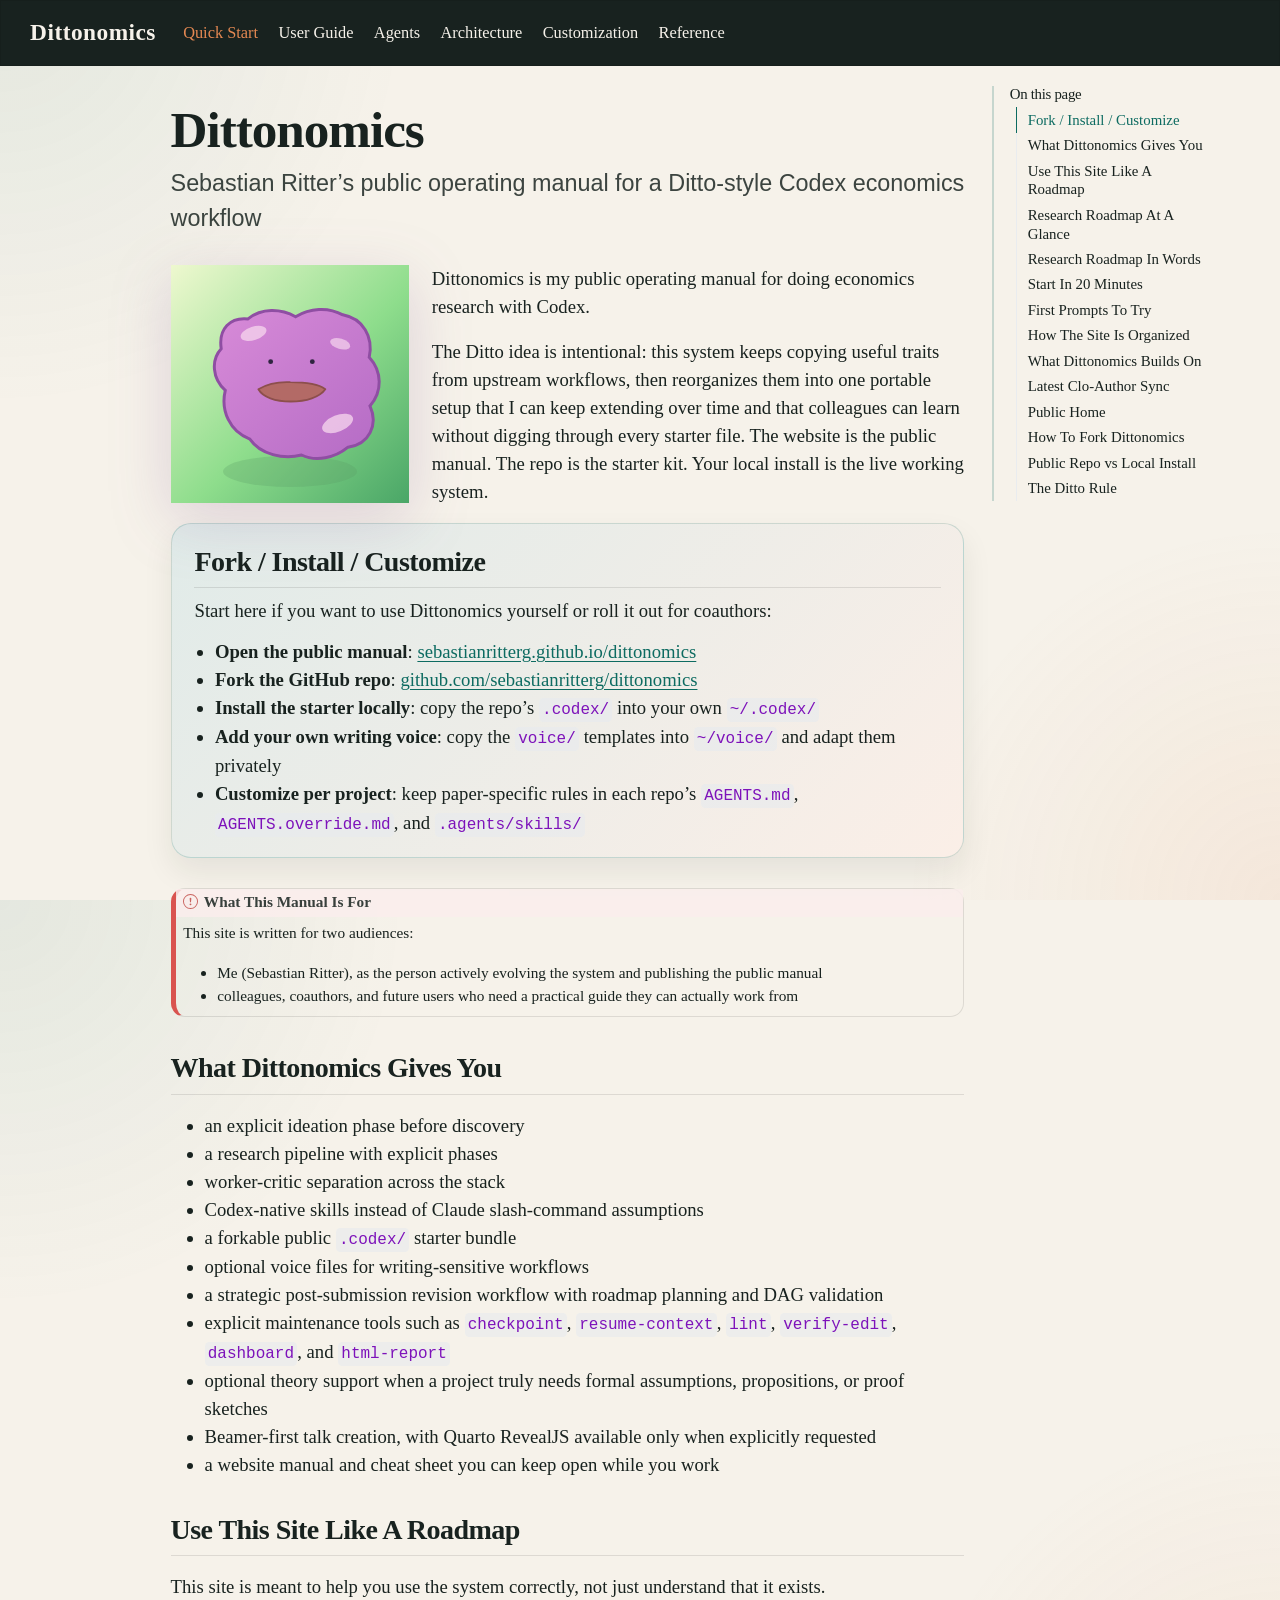
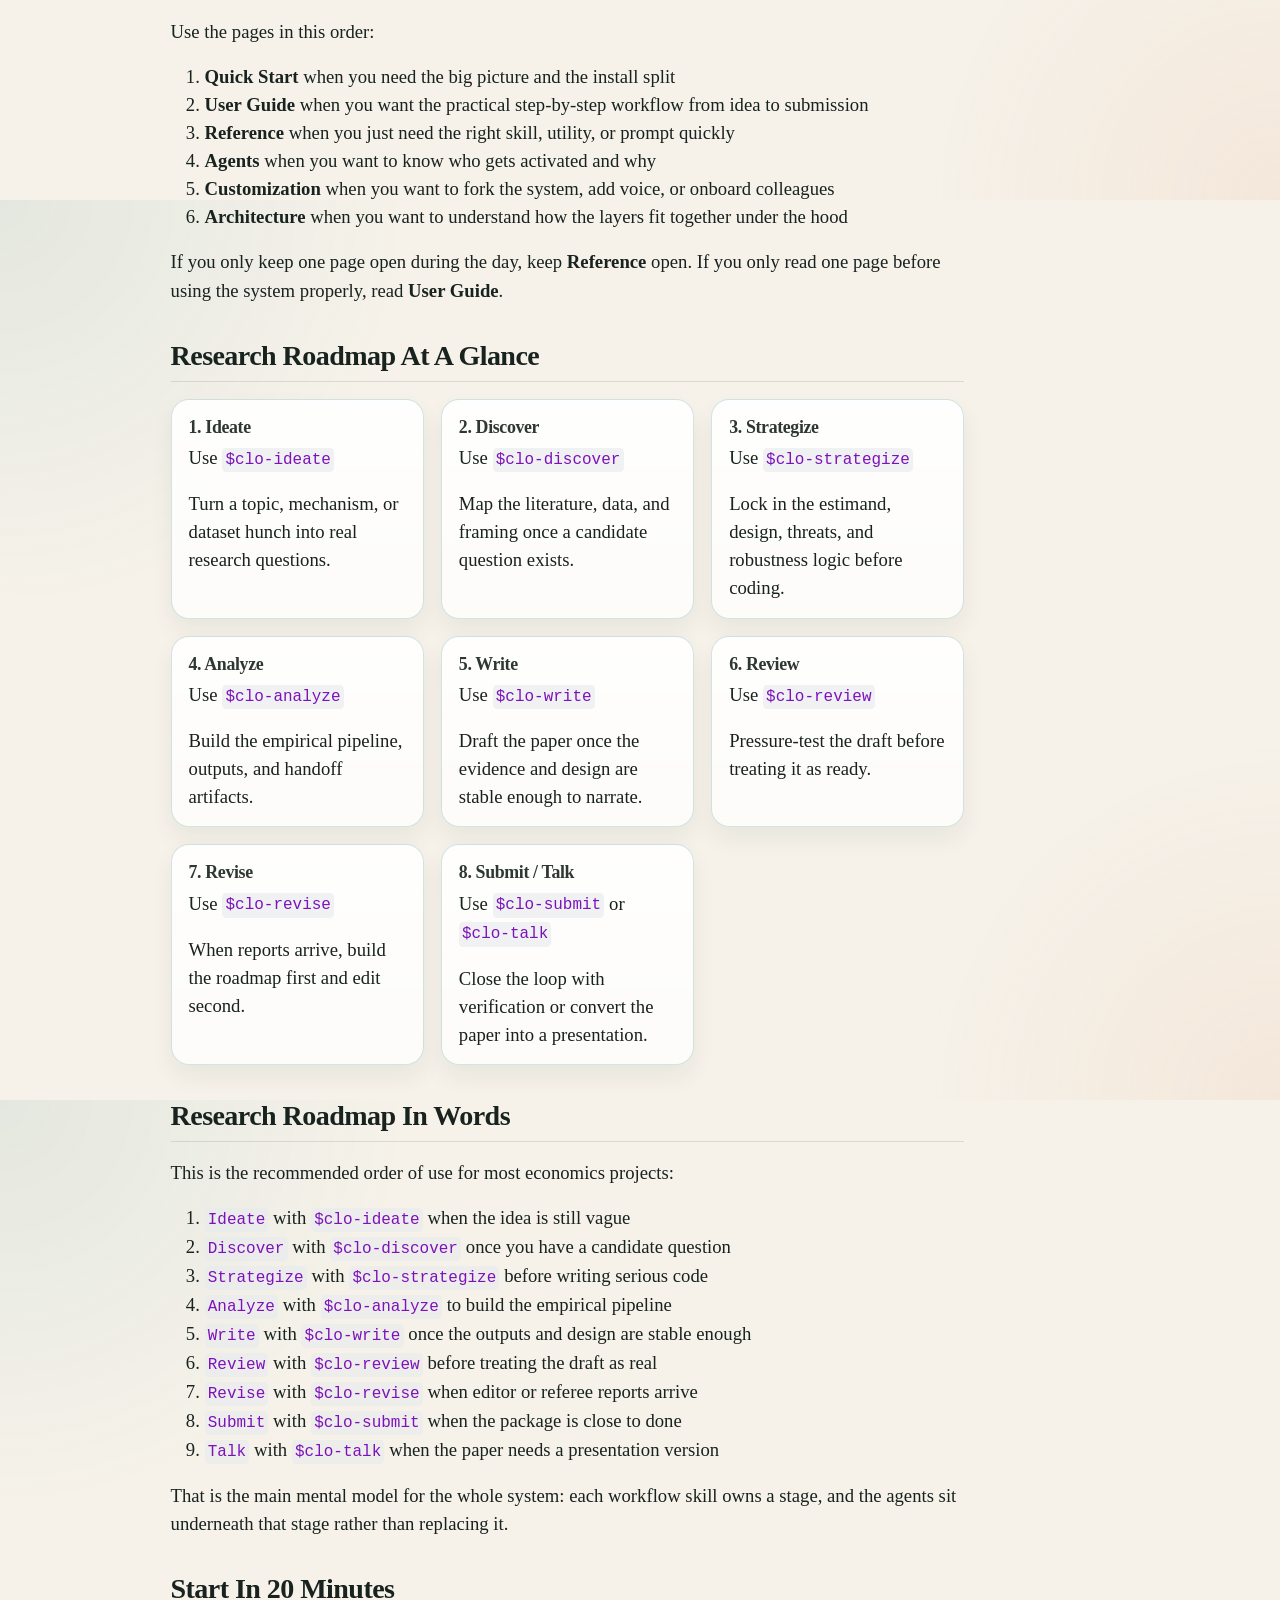
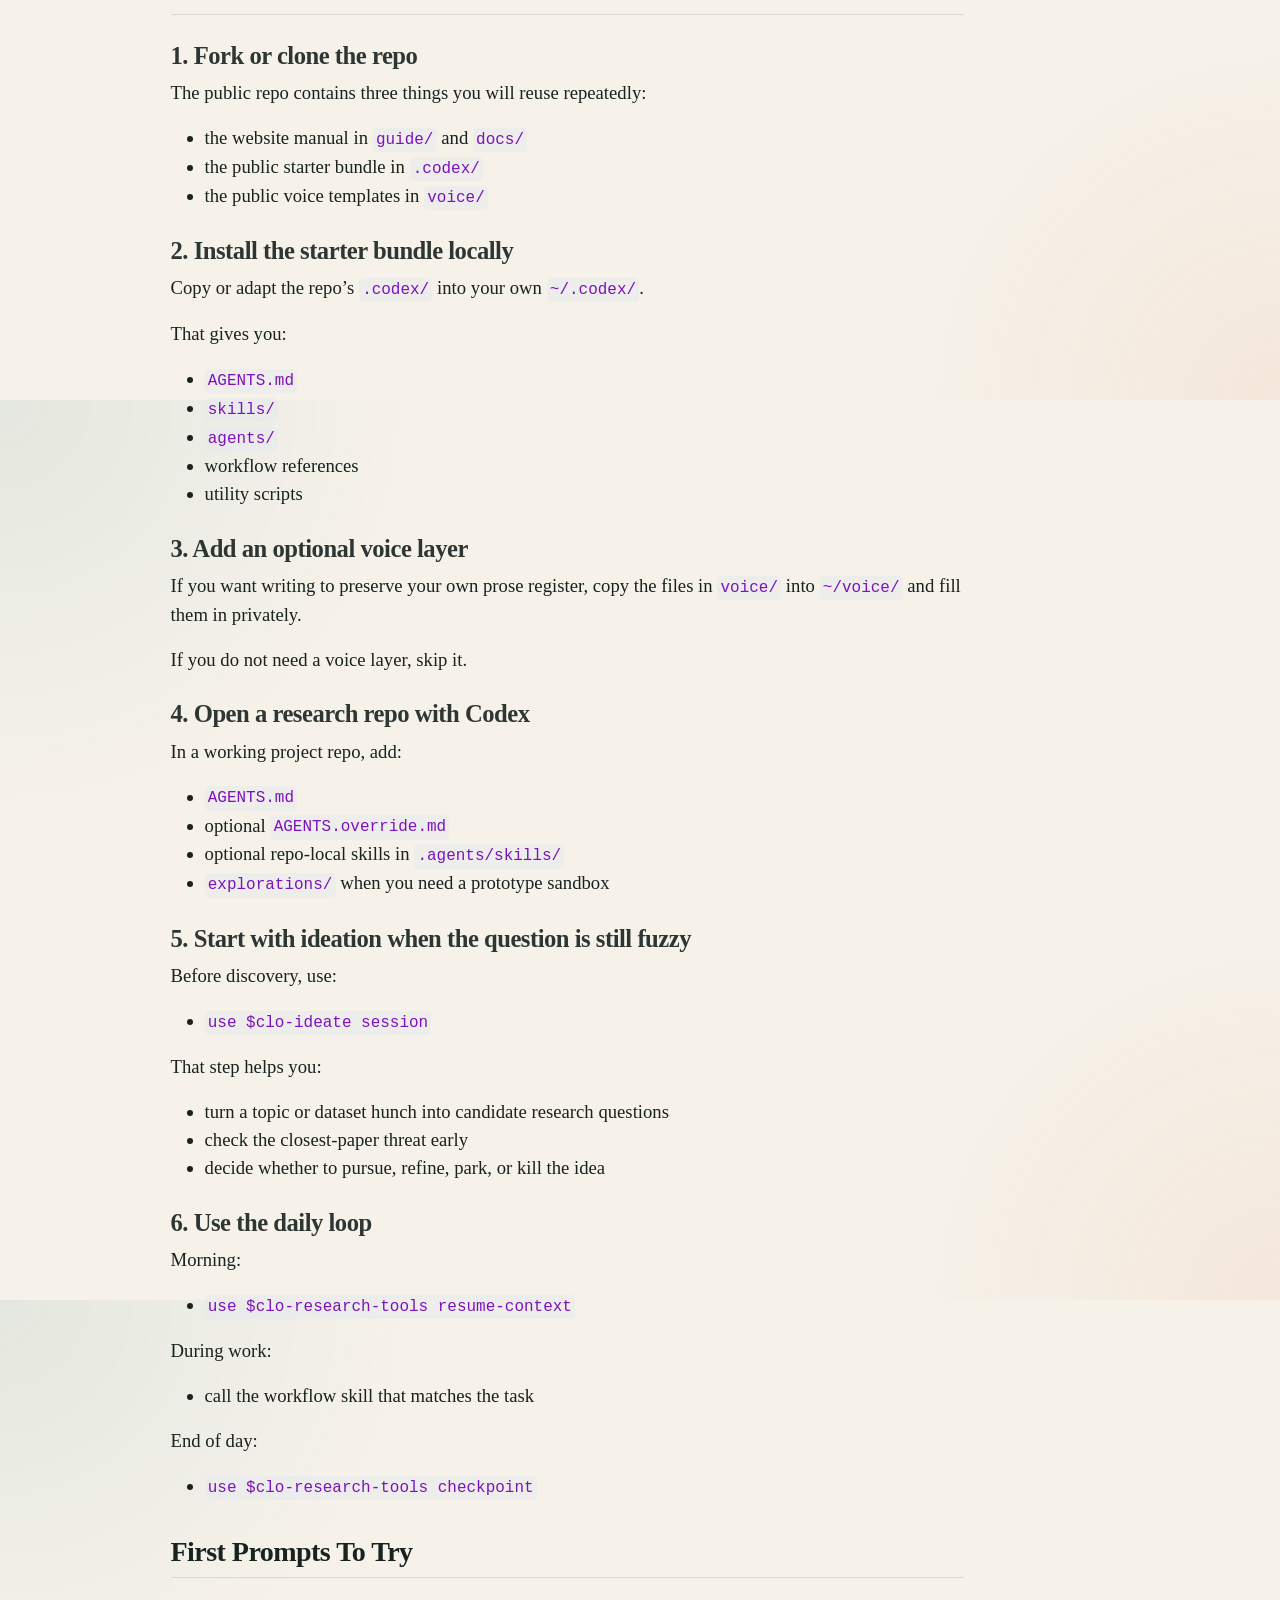
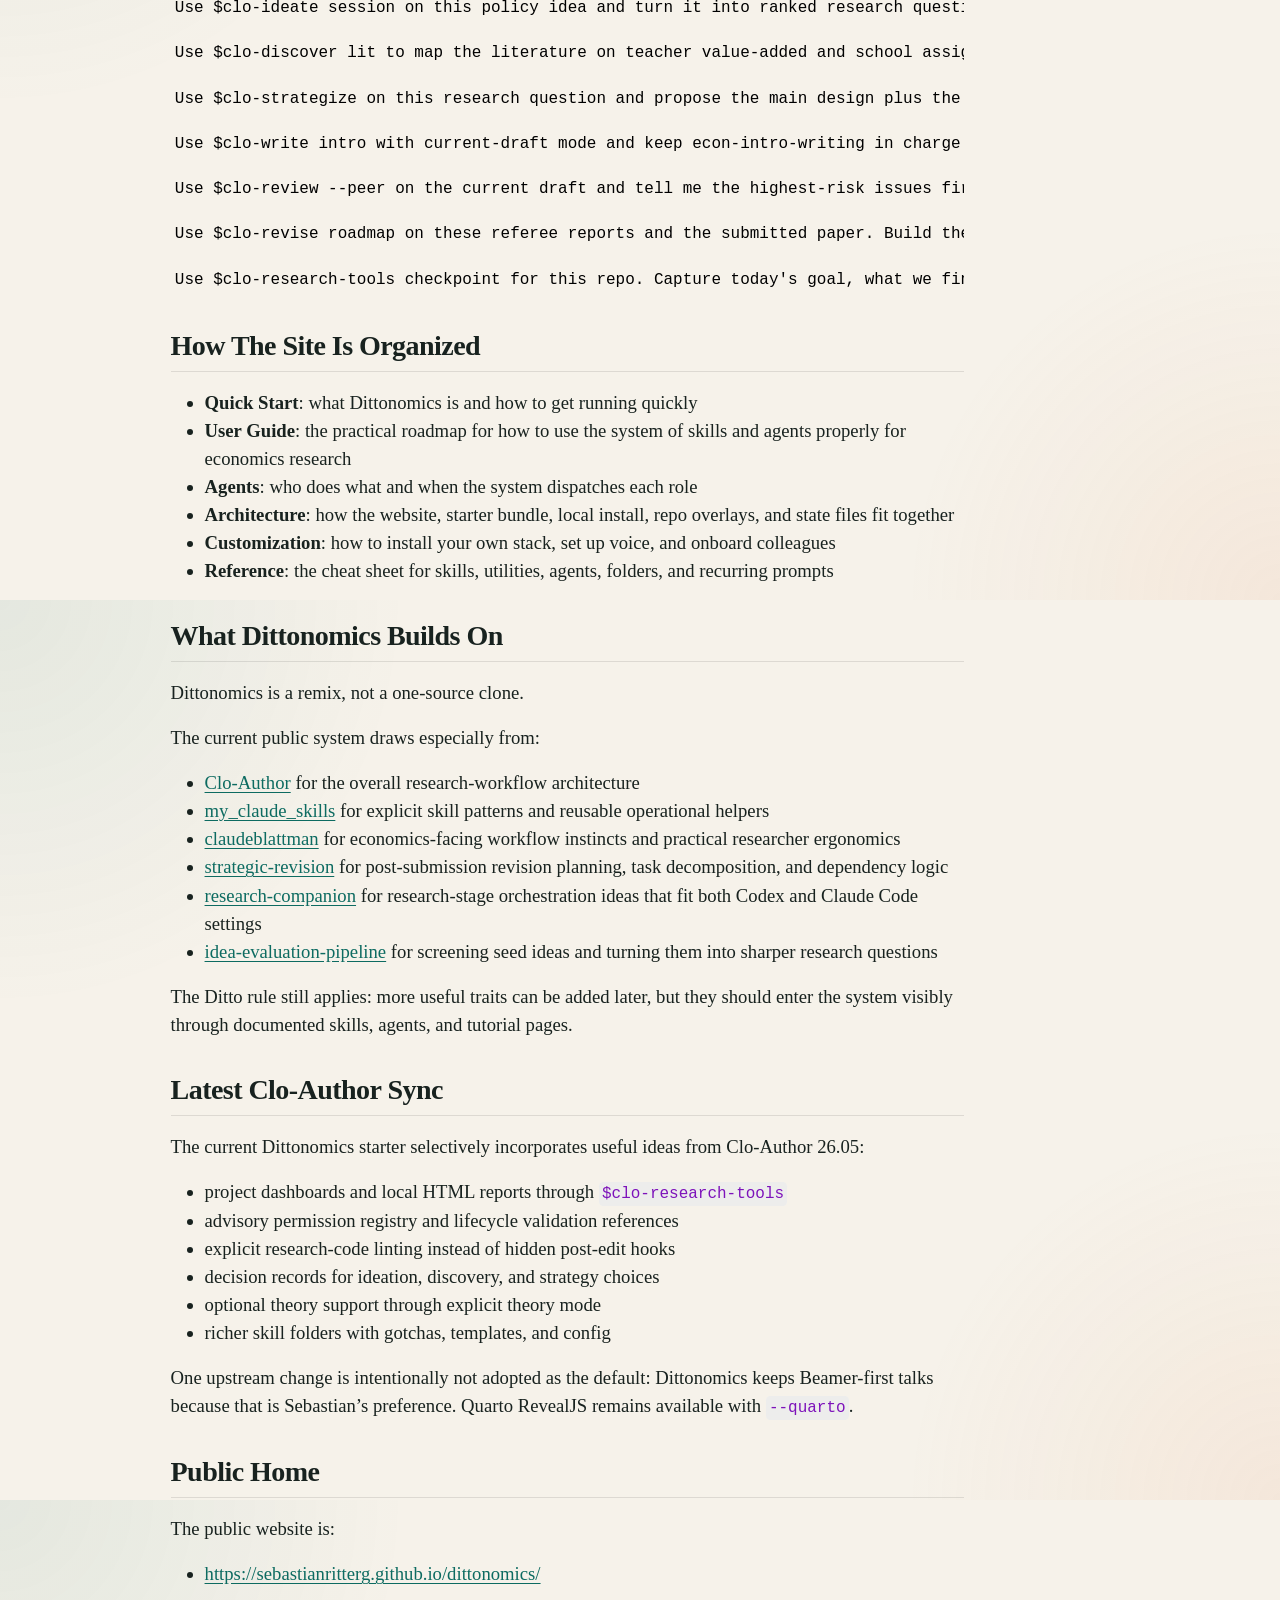
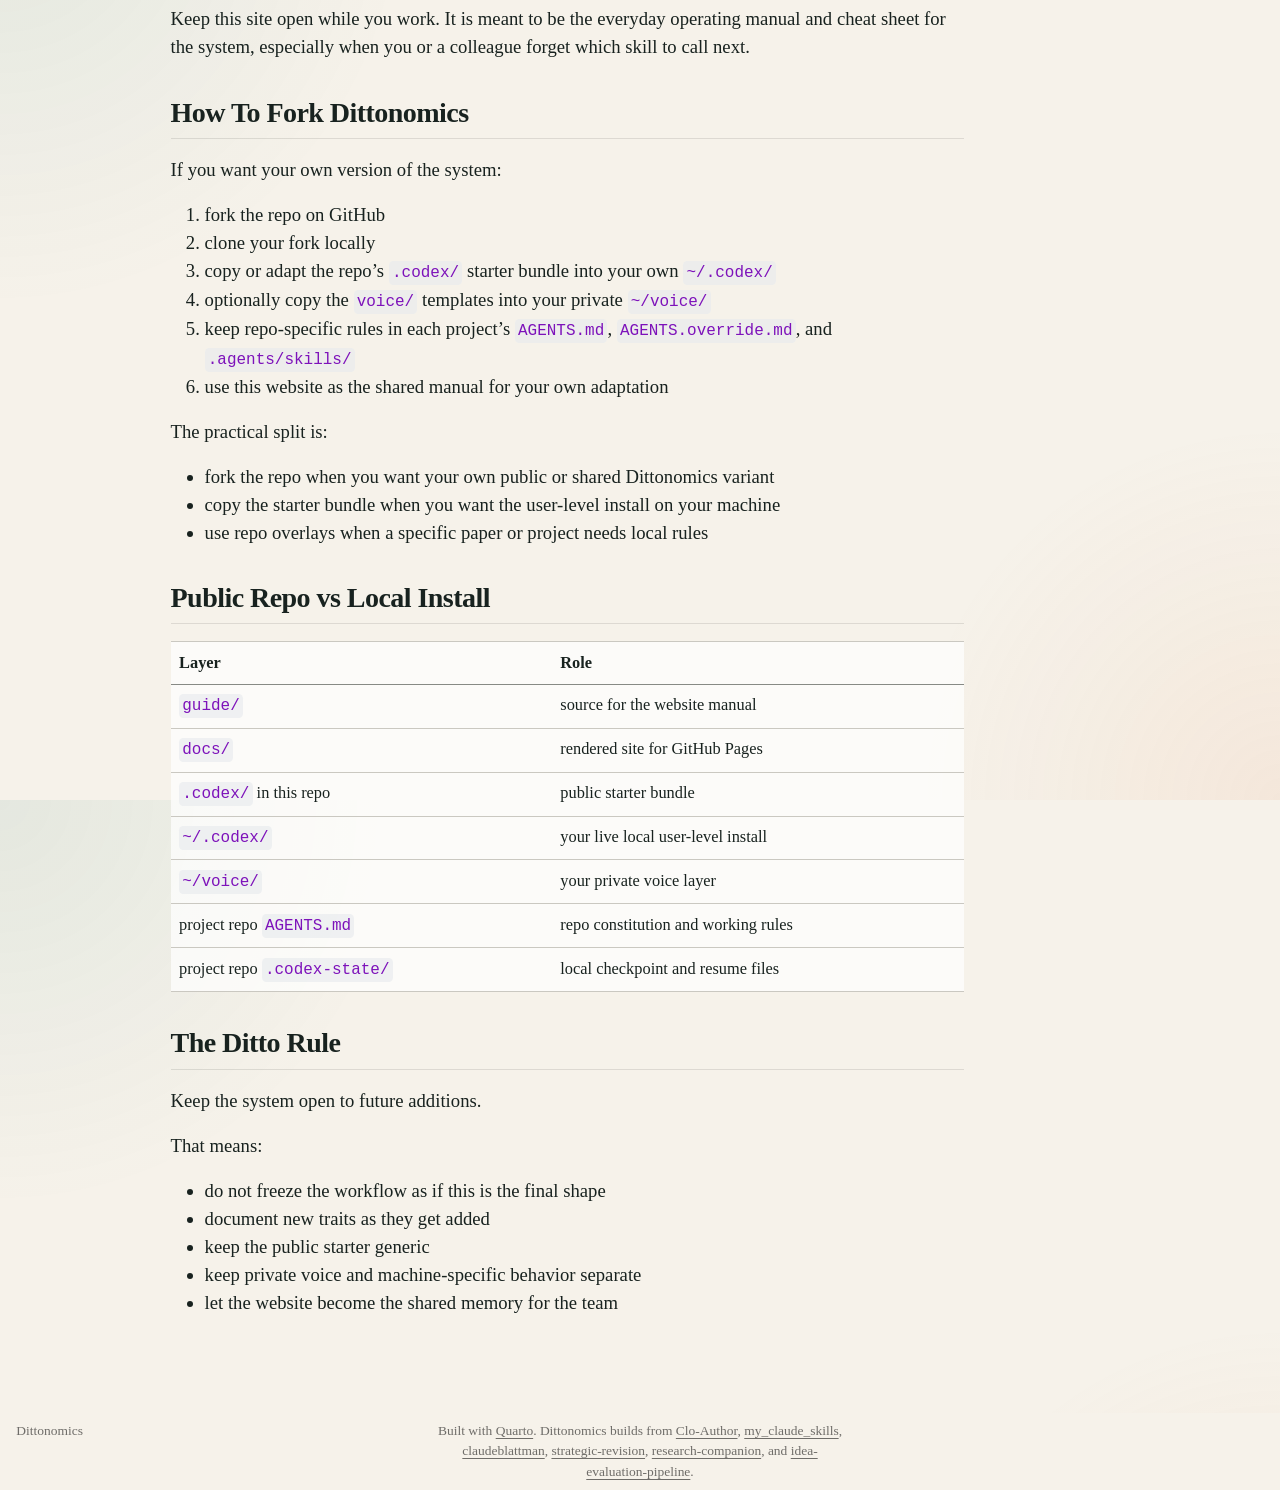
==== docs/index.html @ f36717cc "workflow: sync useful clo-author 26.05 updates" ====
<!DOCTYPE html>
<html xmlns="http://www.w3.org/1999/xhtml" lang="en" xml:lang="en"><head>

<meta charset="utf-8">
<meta name="generator" content="quarto-1.9.36">

<meta name="viewport" content="width=device-width, initial-scale=1.0, user-scalable=yes">


<title>Dittonomics</title>
<style>
/* Default styles provided by pandoc.
** See https://pandoc.org/MANUAL.html#variables-for-html for config info.
*/
code{white-space: pre-wrap;}
span.smallcaps{font-variant: small-caps;}
div.columns{display: flex; gap: min(4vw, 1.5em);}
div.column{flex: auto; overflow-x: auto;}
div.hanging-indent{margin-left: 1.5em; text-indent: -1.5em;}
ul.task-list{list-style: none;}
ul.task-list li input[type="checkbox"] {
  width: 0.8em;
  margin: 0 0.8em 0.2em -1em; /* quarto-specific, see https://github.com/quarto-dev/quarto-cli/issues/4556 */ 
  vertical-align: middle;
}
</style>


<script src="site_libs/quarto-nav/quarto-nav.js"></script>
<script src="site_libs/quarto-nav/headroom.min.js"></script>
<script src="site_libs/clipboard/clipboard.min.js"></script>
<script src="site_libs/quarto-search/autocomplete.umd.js"></script>
<script src="site_libs/quarto-search/fuse.min.js"></script>
<script src="site_libs/quarto-search/quarto-search.js"></script>
<meta name="quarto:offset" content="./">
<script src="site_libs/quarto-html/quarto.js" type="module"></script>
<script src="site_libs/quarto-html/tabsets/tabsets.js" type="module"></script>
<script src="site_libs/quarto-html/popper.min.js"></script>
<script src="site_libs/quarto-html/tippy.umd.min.js"></script>
<script src="site_libs/quarto-html/anchor.min.js"></script>
<link href="site_libs/quarto-html/tippy.css" rel="stylesheet">
<link href="site_libs/quarto-html/quarto-syntax-highlighting-845c23b38eaddc0f92fda52bfe77a8c8.css" rel="stylesheet" id="quarto-text-highlighting-styles">
<script src="site_libs/bootstrap/bootstrap.min.js"></script>
<link href="site_libs/bootstrap/bootstrap-icons.css" rel="stylesheet">
<link href="site_libs/bootstrap/bootstrap-f2544b522ae4f90207191d434467a2a9.min.css" rel="stylesheet" append-hash="true" id="quarto-bootstrap" data-mode="light">
<script id="quarto-search-options" type="application/json">{
  "location": "navbar",
  "copy-button": false,
  "collapse-after": 3,
  "panel-placement": "end",
  "type": "overlay",
  "limit": 50,
  "keyboard-shortcut": [
    "f",
    "/",
    "s"
  ],
  "show-item-context": false,
  "language": {
    "search-no-results-text": "No results",
    "search-matching-documents-text": "matching documents",
    "search-copy-link-title": "Copy link to search",
    "search-hide-matches-text": "Hide additional matches",
    "search-more-match-text": "more match in this document",
    "search-more-matches-text": "more matches in this document",
    "search-clear-button-title": "Clear",
    "search-text-placeholder": "",
    "search-detached-cancel-button-title": "Cancel",
    "search-submit-button-title": "Submit",
    "search-label": "Search"
  }
}</script>
<style>html{ scroll-behavior: smooth; }</style>


</head>

<body class="nav-fixed quarto-light">

<div id="quarto-search-results"></div>
  <header id="quarto-header" class="headroom fixed-top">
    <nav class="navbar navbar-expand-lg " data-bs-theme="dark">
      <div class="navbar-container container-fluid">
      <div class="navbar-brand-container mx-auto">
    <a class="navbar-brand" href="./index.html">
    <span class="navbar-title">Dittonomics</span>
    </a>
  </div>
            <div id="quarto-search" class="" title="Search"></div>
          <button class="navbar-toggler" type="button" data-bs-toggle="collapse" data-bs-target="#navbarCollapse" aria-controls="navbarCollapse" role="menu" aria-expanded="false" aria-label="Toggle navigation" onclick="if (window.quartoToggleHeadroom) { window.quartoToggleHeadroom(); }">
  <span class="navbar-toggler-icon"></span>
</button>
          <div class="collapse navbar-collapse" id="navbarCollapse">
            <ul class="navbar-nav navbar-nav-scroll me-auto">
  <li class="nav-item">
    <a class="nav-link active" href="./index.html" aria-current="page"> 
<span class="menu-text">Quick Start</span></a>
  </li>  
  <li class="nav-item">
    <a class="nav-link" href="./user-guide.html"> 
<span class="menu-text">User Guide</span></a>
  </li>  
  <li class="nav-item">
    <a class="nav-link" href="./agents.html"> 
<span class="menu-text">Agents</span></a>
  </li>  
  <li class="nav-item">
    <a class="nav-link" href="./architecture.html"> 
<span class="menu-text">Architecture</span></a>
  </li>  
  <li class="nav-item">
    <a class="nav-link" href="./customization.html"> 
<span class="menu-text">Customization</span></a>
  </li>  
  <li class="nav-item">
    <a class="nav-link" href="./reference.html"> 
<span class="menu-text">Reference</span></a>
  </li>  
</ul>
            <ul class="navbar-nav navbar-nav-scroll ms-auto">
  <li class="nav-item compact">
    <a class="nav-link" href="https://github.com/sebastianritterg/dittonomics"> <i class="bi bi-github" role="img">
</i> 
<span class="menu-text"></span></a>
  </li>  
</ul>
          </div> <!-- /navcollapse -->
            <div class="quarto-navbar-tools">
</div>
      </div> <!-- /container-fluid -->
    </nav>
</header>
<!-- content -->
<div id="quarto-content" class="quarto-container page-columns page-rows-contents page-layout-article page-navbar">
<!-- sidebar -->
<!-- margin-sidebar -->
    <div id="quarto-margin-sidebar" class="sidebar margin-sidebar">
        <nav id="TOC" role="doc-toc" class="toc-active">
    <h2 id="toc-title">On this page</h2>
   
  <ul>
  <li><a href="#fork-install-customize" id="toc-fork-install-customize" class="nav-link active" data-scroll-target="#fork-install-customize">Fork / Install / Customize</a></li>
  <li><a href="#what-dittonomics-gives-you" id="toc-what-dittonomics-gives-you" class="nav-link" data-scroll-target="#what-dittonomics-gives-you">What Dittonomics Gives You</a></li>
  <li><a href="#use-this-site-like-a-roadmap" id="toc-use-this-site-like-a-roadmap" class="nav-link" data-scroll-target="#use-this-site-like-a-roadmap">Use This Site Like A Roadmap</a></li>
  <li><a href="#research-roadmap-at-a-glance" id="toc-research-roadmap-at-a-glance" class="nav-link" data-scroll-target="#research-roadmap-at-a-glance">Research Roadmap At A Glance</a></li>
  <li><a href="#research-roadmap-in-words" id="toc-research-roadmap-in-words" class="nav-link" data-scroll-target="#research-roadmap-in-words">Research Roadmap In Words</a></li>
  <li><a href="#start-in-20-minutes" id="toc-start-in-20-minutes" class="nav-link" data-scroll-target="#start-in-20-minutes">Start In 20 Minutes</a>
  <ul class="collapse">
  <li><a href="#fork-or-clone-the-repo" id="toc-fork-or-clone-the-repo" class="nav-link" data-scroll-target="#fork-or-clone-the-repo">1. Fork or clone the repo</a></li>
  <li><a href="#install-the-starter-bundle-locally" id="toc-install-the-starter-bundle-locally" class="nav-link" data-scroll-target="#install-the-starter-bundle-locally">2. Install the starter bundle locally</a></li>
  <li><a href="#add-an-optional-voice-layer" id="toc-add-an-optional-voice-layer" class="nav-link" data-scroll-target="#add-an-optional-voice-layer">3. Add an optional voice layer</a></li>
  <li><a href="#open-a-research-repo-with-codex" id="toc-open-a-research-repo-with-codex" class="nav-link" data-scroll-target="#open-a-research-repo-with-codex">4. Open a research repo with Codex</a></li>
  <li><a href="#start-with-ideation-when-the-question-is-still-fuzzy" id="toc-start-with-ideation-when-the-question-is-still-fuzzy" class="nav-link" data-scroll-target="#start-with-ideation-when-the-question-is-still-fuzzy">5. Start with ideation when the question is still fuzzy</a></li>
  <li><a href="#use-the-daily-loop" id="toc-use-the-daily-loop" class="nav-link" data-scroll-target="#use-the-daily-loop">6. Use the daily loop</a></li>
  </ul></li>
  <li><a href="#first-prompts-to-try" id="toc-first-prompts-to-try" class="nav-link" data-scroll-target="#first-prompts-to-try">First Prompts To Try</a></li>
  <li><a href="#how-the-site-is-organized" id="toc-how-the-site-is-organized" class="nav-link" data-scroll-target="#how-the-site-is-organized">How The Site Is Organized</a></li>
  <li><a href="#what-dittonomics-builds-on" id="toc-what-dittonomics-builds-on" class="nav-link" data-scroll-target="#what-dittonomics-builds-on">What Dittonomics Builds On</a></li>
  <li><a href="#latest-clo-author-sync" id="toc-latest-clo-author-sync" class="nav-link" data-scroll-target="#latest-clo-author-sync">Latest Clo-Author Sync</a></li>
  <li><a href="#public-home" id="toc-public-home" class="nav-link" data-scroll-target="#public-home">Public Home</a></li>
  <li><a href="#how-to-fork-dittonomics" id="toc-how-to-fork-dittonomics" class="nav-link" data-scroll-target="#how-to-fork-dittonomics">How To Fork Dittonomics</a></li>
  <li><a href="#public-repo-vs-local-install" id="toc-public-repo-vs-local-install" class="nav-link" data-scroll-target="#public-repo-vs-local-install">Public Repo vs Local Install</a></li>
  <li><a href="#the-ditto-rule" id="toc-the-ditto-rule" class="nav-link" data-scroll-target="#the-ditto-rule">The Ditto Rule</a></li>
  </ul>
</nav>
    </div>
<!-- main -->
<main class="content" id="quarto-document-content">

<header id="title-block-header" class="quarto-title-block default">
<div class="quarto-title">
<h1 class="title">Dittonomics</h1>
<p class="subtitle lead">Sebastian Ritter’s public operating manual for a Ditto-style Codex economics workflow</p>
</div>



<div class="quarto-title-meta">

    
  
    
  </div>
  


</header>


<div class="columns ditto-hero-grid">
<div class="column" style="width:30%;">
<p><img src="assets/ditto-mascot.svg" class="ditto-hero img-fluid" alt="Dittonomics mascot: a smiling purple blob inspired by Ditto."></p>
</div><div class="column ditto-hero-copy" style="width:70%;">
<p>Dittonomics is my public operating manual for doing economics research with Codex.</p>
<p>The Ditto idea is intentional: this system keeps copying useful traits from upstream workflows, then reorganizes them into one portable setup that I can keep extending over time and that colleagues can learn without digging through every starter file. The website is the public manual. The repo is the starter kit. Your local install is the live working system.</p>
</div>
</div>
<section id="fork-install-customize" class="level2 ditto-fast-path">
<h2 class="anchored" data-anchor-id="fork-install-customize">Fork / Install / Customize</h2>
<p>Start here if you want to use Dittonomics yourself or roll it out for coauthors:</p>
<ul>
<li><strong>Open the public manual</strong>: <a href="https://sebastianritterg.github.io/dittonomics/">sebastianritterg.github.io/dittonomics</a></li>
<li><strong>Fork the GitHub repo</strong>: <a href="https://github.com/sebastianritterg/dittonomics">github.com/sebastianritterg/dittonomics</a></li>
<li><strong>Install the starter locally</strong>: copy the repo’s <code>.codex/</code> into your own <code>~/.codex/</code></li>
<li><strong>Add your own writing voice</strong>: copy the <code>voice/</code> templates into <code>~/voice/</code> and adapt them privately</li>
<li><strong>Customize per project</strong>: keep paper-specific rules in each repo’s <code>AGENTS.md</code>, <code>AGENTS.override.md</code>, and <code>.agents/skills/</code></li>
</ul>
</section>
<div class="callout callout-style-default callout-important callout-titled">
<div class="callout-header d-flex align-content-center">
<div class="callout-icon-container">
<i class="callout-icon"></i>
</div>
<div class="callout-title-container flex-fill">
<span class="screen-reader-only">Important</span>What This Manual Is For
</div>
</div>
<div class="callout-body-container callout-body">
<p>This site is written for two audiences:</p>
<ul>
<li>Me (Sebastian Ritter), as the person actively evolving the system and publishing the public manual</li>
<li>colleagues, coauthors, and future users who need a practical guide they can actually work from</li>
</ul>
</div>
</div>
<section id="what-dittonomics-gives-you" class="level2">
<h2 class="anchored" data-anchor-id="what-dittonomics-gives-you">What Dittonomics Gives You</h2>
<ul>
<li>an explicit ideation phase before discovery</li>
<li>a research pipeline with explicit phases</li>
<li>worker-critic separation across the stack</li>
<li>Codex-native skills instead of Claude slash-command assumptions</li>
<li>a forkable public <code>.codex/</code> starter bundle</li>
<li>optional voice files for writing-sensitive workflows</li>
<li>a strategic post-submission revision workflow with roadmap planning and DAG validation</li>
<li>explicit maintenance tools such as <code>checkpoint</code>, <code>resume-context</code>, <code>lint</code>, <code>verify-edit</code>, <code>dashboard</code>, and <code>html-report</code></li>
<li>optional theory support when a project truly needs formal assumptions, propositions, or proof sketches</li>
<li>Beamer-first talk creation, with Quarto RevealJS available only when explicitly requested</li>
<li>a website manual and cheat sheet you can keep open while you work</li>
</ul>
</section>
<section id="use-this-site-like-a-roadmap" class="level2">
<h2 class="anchored" data-anchor-id="use-this-site-like-a-roadmap">Use This Site Like A Roadmap</h2>
<p>This site is meant to help you use the system correctly, not just understand that it exists.</p>
<p>Use the pages in this order:</p>
<ol type="1">
<li><strong>Quick Start</strong> when you need the big picture and the install split</li>
<li><strong>User Guide</strong> when you want the practical step-by-step workflow from idea to submission</li>
<li><strong>Reference</strong> when you just need the right skill, utility, or prompt quickly</li>
<li><strong>Agents</strong> when you want to know who gets activated and why</li>
<li><strong>Customization</strong> when you want to fork the system, add voice, or onboard colleagues</li>
<li><strong>Architecture</strong> when you want to understand how the layers fit together under the hood</li>
</ol>
<p>If you only keep one page open during the day, keep <strong>Reference</strong> open. If you only read one page before using the system properly, read <strong>User Guide</strong>.</p>
</section>
<section id="research-roadmap-at-a-glance" class="level2">
<h2 class="anchored" data-anchor-id="research-roadmap-at-a-glance">Research Roadmap At A Glance</h2>
<div class="ditto-roadmap">
<section id="ideate" class="level3 ditto-roadmap-step">
<h3 class="anchored" data-anchor-id="ideate">1. Ideate</h3>
<p>Use <code>$clo-ideate</code></p>
<p>Turn a topic, mechanism, or dataset hunch into real research questions.</p>
</section>
<section id="discover" class="level3 ditto-roadmap-step">
<h3 class="anchored" data-anchor-id="discover">2. Discover</h3>
<p>Use <code>$clo-discover</code></p>
<p>Map the literature, data, and framing once a candidate question exists.</p>
</section>
<section id="strategize" class="level3 ditto-roadmap-step">
<h3 class="anchored" data-anchor-id="strategize">3. Strategize</h3>
<p>Use <code>$clo-strategize</code></p>
<p>Lock in the estimand, design, threats, and robustness logic before coding.</p>
</section>
<section id="analyze" class="level3 ditto-roadmap-step">
<h3 class="anchored" data-anchor-id="analyze">4. Analyze</h3>
<p>Use <code>$clo-analyze</code></p>
<p>Build the empirical pipeline, outputs, and handoff artifacts.</p>
</section>
<section id="write" class="level3 ditto-roadmap-step">
<h3 class="anchored" data-anchor-id="write">5. Write</h3>
<p>Use <code>$clo-write</code></p>
<p>Draft the paper once the evidence and design are stable enough to narrate.</p>
</section>
<section id="review" class="level3 ditto-roadmap-step">
<h3 class="anchored" data-anchor-id="review">6. Review</h3>
<p>Use <code>$clo-review</code></p>
<p>Pressure-test the draft before treating it as ready.</p>
</section>
<section id="revise" class="level3 ditto-roadmap-step">
<h3 class="anchored" data-anchor-id="revise">7. Revise</h3>
<p>Use <code>$clo-revise</code></p>
<p>When reports arrive, build the roadmap first and edit second.</p>
</section>
<section id="submit-talk" class="level3 ditto-roadmap-step">
<h3 class="anchored" data-anchor-id="submit-talk">8. Submit / Talk</h3>
<p>Use <code>$clo-submit</code> or <code>$clo-talk</code></p>
<p>Close the loop with verification or convert the paper into a presentation.</p>
</section>
</div>
</section>
<section id="research-roadmap-in-words" class="level2">
<h2 class="anchored" data-anchor-id="research-roadmap-in-words">Research Roadmap In Words</h2>
<p>This is the recommended order of use for most economics projects:</p>
<ol type="1">
<li><code>Ideate</code> with <code>$clo-ideate</code> when the idea is still vague</li>
<li><code>Discover</code> with <code>$clo-discover</code> once you have a candidate question</li>
<li><code>Strategize</code> with <code>$clo-strategize</code> before writing serious code</li>
<li><code>Analyze</code> with <code>$clo-analyze</code> to build the empirical pipeline</li>
<li><code>Write</code> with <code>$clo-write</code> once the outputs and design are stable enough</li>
<li><code>Review</code> with <code>$clo-review</code> before treating the draft as real</li>
<li><code>Revise</code> with <code>$clo-revise</code> when editor or referee reports arrive</li>
<li><code>Submit</code> with <code>$clo-submit</code> when the package is close to done</li>
<li><code>Talk</code> with <code>$clo-talk</code> when the paper needs a presentation version</li>
</ol>
<p>That is the main mental model for the whole system: each workflow skill owns a stage, and the agents sit underneath that stage rather than replacing it.</p>
</section>
<section id="start-in-20-minutes" class="level2">
<h2 class="anchored" data-anchor-id="start-in-20-minutes">Start In 20 Minutes</h2>
<section id="fork-or-clone-the-repo" class="level3">
<h3 class="anchored" data-anchor-id="fork-or-clone-the-repo">1. Fork or clone the repo</h3>
<p>The public repo contains three things you will reuse repeatedly:</p>
<ul>
<li>the website manual in <code>guide/</code> and <code>docs/</code></li>
<li>the public starter bundle in <code>.codex/</code></li>
<li>the public voice templates in <code>voice/</code></li>
</ul>
</section>
<section id="install-the-starter-bundle-locally" class="level3">
<h3 class="anchored" data-anchor-id="install-the-starter-bundle-locally">2. Install the starter bundle locally</h3>
<p>Copy or adapt the repo’s <code>.codex/</code> into your own <code>~/.codex/</code>.</p>
<p>That gives you:</p>
<ul>
<li><code>AGENTS.md</code></li>
<li><code>skills/</code></li>
<li><code>agents/</code></li>
<li>workflow references</li>
<li>utility scripts</li>
</ul>
</section>
<section id="add-an-optional-voice-layer" class="level3">
<h3 class="anchored" data-anchor-id="add-an-optional-voice-layer">3. Add an optional voice layer</h3>
<p>If you want writing to preserve your own prose register, copy the files in <code>voice/</code> into <code>~/voice/</code> and fill them in privately.</p>
<p>If you do not need a voice layer, skip it.</p>
</section>
<section id="open-a-research-repo-with-codex" class="level3">
<h3 class="anchored" data-anchor-id="open-a-research-repo-with-codex">4. Open a research repo with Codex</h3>
<p>In a working project repo, add:</p>
<ul>
<li><code>AGENTS.md</code></li>
<li>optional <code>AGENTS.override.md</code></li>
<li>optional repo-local skills in <code>.agents/skills/</code></li>
<li><code>explorations/</code> when you need a prototype sandbox</li>
</ul>
</section>
<section id="start-with-ideation-when-the-question-is-still-fuzzy" class="level3">
<h3 class="anchored" data-anchor-id="start-with-ideation-when-the-question-is-still-fuzzy">5. Start with ideation when the question is still fuzzy</h3>
<p>Before discovery, use:</p>
<ul>
<li><code>use $clo-ideate session</code></li>
</ul>
<p>That step helps you:</p>
<ul>
<li>turn a topic or dataset hunch into candidate research questions</li>
<li>check the closest-paper threat early</li>
<li>decide whether to pursue, refine, park, or kill the idea</li>
</ul>
</section>
<section id="use-the-daily-loop" class="level3">
<h3 class="anchored" data-anchor-id="use-the-daily-loop">6. Use the daily loop</h3>
<p>Morning:</p>
<ul>
<li><code>use $clo-research-tools resume-context</code></li>
</ul>
<p>During work:</p>
<ul>
<li>call the workflow skill that matches the task</li>
</ul>
<p>End of day:</p>
<ul>
<li><code>use $clo-research-tools checkpoint</code></li>
</ul>
</section>
</section>
<section id="first-prompts-to-try" class="level2">
<h2 class="anchored" data-anchor-id="first-prompts-to-try">First Prompts To Try</h2>
<pre class="text"><code>Use $clo-ideate session on this policy idea and turn it into ranked research questions before discovery.</code></pre>
<pre class="text"><code>Use $clo-discover lit to map the literature on teacher value-added and school assignment.</code></pre>
<pre class="text"><code>Use $clo-strategize on this research question and propose the main design plus the referee-proof robustness plan.</code></pre>
<pre class="text"><code>Use $clo-write intro with current-draft mode and keep econ-intro-writing in charge of structure.</code></pre>
<pre class="text"><code>Use $clo-review --peer on the current draft and tell me the highest-risk issues first.</code></pre>
<pre class="text"><code>Use $clo-revise roadmap on these referee reports and the submitted paper. Build the execution blocks before we start editing.</code></pre>
<pre class="text"><code>Use $clo-research-tools checkpoint for this repo. Capture today's goal, what we finished, blockers, important files, and the best next step.</code></pre>
</section>
<section id="how-the-site-is-organized" class="level2">
<h2 class="anchored" data-anchor-id="how-the-site-is-organized">How The Site Is Organized</h2>
<ul>
<li><strong>Quick Start</strong>: what Dittonomics is and how to get running quickly</li>
<li><strong>User Guide</strong>: the practical roadmap for how to use the system of skills and agents properly for economics research</li>
<li><strong>Agents</strong>: who does what and when the system dispatches each role</li>
<li><strong>Architecture</strong>: how the website, starter bundle, local install, repo overlays, and state files fit together</li>
<li><strong>Customization</strong>: how to install your own stack, set up voice, and onboard colleagues</li>
<li><strong>Reference</strong>: the cheat sheet for skills, utilities, agents, folders, and recurring prompts</li>
</ul>
</section>
<section id="what-dittonomics-builds-on" class="level2">
<h2 class="anchored" data-anchor-id="what-dittonomics-builds-on">What Dittonomics Builds On</h2>
<p>Dittonomics is a remix, not a one-source clone.</p>
<p>The current public system draws especially from:</p>
<ul>
<li><a href="https://hsantanna.org/clo-author/">Clo-Author</a> for the overall research-workflow architecture</li>
<li><a href="https://github.com/dariia-m/my_claude_skills">my_claude_skills</a> for explicit skill patterns and reusable operational helpers</li>
<li><a href="https://github.com/chrisblattman/claudeblattman">claudeblattman</a> for economics-facing workflow instincts and practical researcher ergonomics</li>
<li><a href="https://github.com/jusi-aalto/strategic-revision">strategic-revision</a> for post-submission revision planning, task decomposition, and dependency logic</li>
<li><a href="https://github.com/andrehuang/research-companion/">research-companion</a> for research-stage orchestration ideas that fit both Codex and Claude Code settings</li>
<li><a href="https://github.com/alejandroll10/idea-evaluation-pipeline">idea-evaluation-pipeline</a> for screening seed ideas and turning them into sharper research questions</li>
</ul>
<p>The Ditto rule still applies: more useful traits can be added later, but they should enter the system visibly through documented skills, agents, and tutorial pages.</p>
</section>
<section id="latest-clo-author-sync" class="level2">
<h2 class="anchored" data-anchor-id="latest-clo-author-sync">Latest Clo-Author Sync</h2>
<p>The current Dittonomics starter selectively incorporates useful ideas from Clo-Author 26.05:</p>
<ul>
<li>project dashboards and local HTML reports through <code>$clo-research-tools</code></li>
<li>advisory permission registry and lifecycle validation references</li>
<li>explicit research-code linting instead of hidden post-edit hooks</li>
<li>decision records for ideation, discovery, and strategy choices</li>
<li>optional theory support through explicit theory mode</li>
<li>richer skill folders with gotchas, templates, and config</li>
</ul>
<p>One upstream change is intentionally not adopted as the default: Dittonomics keeps Beamer-first talks because that is Sebastian’s preference. Quarto RevealJS remains available with <code>--quarto</code>.</p>
</section>
<section id="public-home" class="level2">
<h2 class="anchored" data-anchor-id="public-home">Public Home</h2>
<p>The public website is:</p>
<ul>
<li><a href="https://sebastianritterg.github.io/dittonomics/">https://sebastianritterg.github.io/dittonomics/</a></li>
</ul>
<p>Keep this site open while you work. It is meant to be the everyday operating manual and cheat sheet for the system, especially when you or a colleague forget which skill to call next.</p>
</section>
<section id="how-to-fork-dittonomics" class="level2">
<h2 class="anchored" data-anchor-id="how-to-fork-dittonomics">How To Fork Dittonomics</h2>
<p>If you want your own version of the system:</p>
<ol type="1">
<li>fork the repo on GitHub</li>
<li>clone your fork locally</li>
<li>copy or adapt the repo’s <code>.codex/</code> starter bundle into your own <code>~/.codex/</code></li>
<li>optionally copy the <code>voice/</code> templates into your private <code>~/voice/</code></li>
<li>keep repo-specific rules in each project’s <code>AGENTS.md</code>, <code>AGENTS.override.md</code>, and <code>.agents/skills/</code></li>
<li>use this website as the shared manual for your own adaptation</li>
</ol>
<p>The practical split is:</p>
<ul>
<li>fork the repo when you want your own public or shared Dittonomics variant</li>
<li>copy the starter bundle when you want the user-level install on your machine</li>
<li>use repo overlays when a specific paper or project needs local rules</li>
</ul>
</section>
<section id="public-repo-vs-local-install" class="level2">
<h2 class="anchored" data-anchor-id="public-repo-vs-local-install">Public Repo vs Local Install</h2>
<table class="caption-top table">
<thead>
<tr class="header">
<th>Layer</th>
<th>Role</th>
</tr>
</thead>
<tbody>
<tr class="odd">
<td><code>guide/</code></td>
<td>source for the website manual</td>
</tr>
<tr class="even">
<td><code>docs/</code></td>
<td>rendered site for GitHub Pages</td>
</tr>
<tr class="odd">
<td><code>.codex/</code> in this repo</td>
<td>public starter bundle</td>
</tr>
<tr class="even">
<td><code>~/.codex/</code></td>
<td>your live local user-level install</td>
</tr>
<tr class="odd">
<td><code>~/voice/</code></td>
<td>your private voice layer</td>
</tr>
<tr class="even">
<td>project repo <code>AGENTS.md</code></td>
<td>repo constitution and working rules</td>
</tr>
<tr class="odd">
<td>project repo <code>.codex-state/</code></td>
<td>local checkpoint and resume files</td>
</tr>
</tbody>
</table>
</section>
<section id="the-ditto-rule" class="level2">
<h2 class="anchored" data-anchor-id="the-ditto-rule">The Ditto Rule</h2>
<p>Keep the system open to future additions.</p>
<p>That means:</p>
<ul>
<li>do not freeze the workflow as if this is the final shape</li>
<li>document new traits as they get added</li>
<li>keep the public starter generic</li>
<li>keep private voice and machine-specific behavior separate</li>
<li>let the website become the shared memory for the team</li>
</ul>


</section>

</main> <!-- /main -->
<script id="quarto-html-after-body" type="application/javascript">
  window.document.addEventListener("DOMContentLoaded", function (event) {
    const icon = "";
    const anchorJS = new window.AnchorJS();
    anchorJS.options = {
      placement: 'right',
      icon: icon
    };
    anchorJS.add('.anchored');
    const isCodeAnnotation = (el) => {
      for (const clz of el.classList) {
        if (clz.startsWith('code-annotation-')) {                     
          return true;
        }
      }
      return false;
    }
    const onCopySuccess = function(e) {
      // button target
      const button = e.trigger;
      // don't keep focus
      button.blur();
      // flash "checked"
      button.classList.add('code-copy-button-checked');
      var currentTitle = button.getAttribute("title");
      button.setAttribute("title", "Copied!");
      let tooltip;
      if (window.bootstrap) {
        button.setAttribute("data-bs-toggle", "tooltip");
        button.setAttribute("data-bs-placement", "left");
        button.setAttribute("data-bs-title", "Copied!");
        tooltip = new bootstrap.Tooltip(button, 
          { trigger: "manual", 
            customClass: "code-copy-button-tooltip",
            offset: [0, -8]});
        tooltip.show();    
      }
      setTimeout(function() {
        if (tooltip) {
          tooltip.hide();
          button.removeAttribute("data-bs-title");
          button.removeAttribute("data-bs-toggle");
          button.removeAttribute("data-bs-placement");
        }
        button.setAttribute("title", currentTitle);
        button.classList.remove('code-copy-button-checked');
      }, 1000);
      // clear code selection
      e.clearSelection();
    }
    const getTextToCopy = function(trigger) {
      const outerScaffold = trigger.parentElement.cloneNode(true);
      const codeEl = outerScaffold.querySelector('code');
      for (const childEl of codeEl.children) {
        if (isCodeAnnotation(childEl)) {
          childEl.remove();
        }
      }
      return codeEl.innerText;
    }
    const clipboard = new window.ClipboardJS('.code-copy-button:not([data-in-quarto-modal])', {
      text: getTextToCopy
    });
    clipboard.on('success', onCopySuccess);
    if (window.document.getElementById('quarto-embedded-source-code-modal')) {
      const clipboardModal = new window.ClipboardJS('.code-copy-button[data-in-quarto-modal]', {
        text: getTextToCopy,
        container: window.document.getElementById('quarto-embedded-source-code-modal')
      });
      clipboardModal.on('success', onCopySuccess);
    }
      var localhostRegex = new RegExp(/^(?:http|https):\/\/localhost\:?[0-9]*\//);
      var mailtoRegex = new RegExp(/^mailto:/);
        var filterRegex = new RegExp("https:\/\/sebastianritterg\.github\.io\/dittonomics\/");
      var isInternal = (href) => {
          return filterRegex.test(href) || localhostRegex.test(href) || mailtoRegex.test(href);
      }
      // Inspect non-navigation links and adorn them if external
     var links = window.document.querySelectorAll('a[href]:not(.nav-link):not(.navbar-brand):not(.toc-action):not(.sidebar-link):not(.sidebar-item-toggle):not(.pagination-link):not(.no-external):not([aria-hidden]):not(.dropdown-item):not(.quarto-navigation-tool):not(.about-link)');
      for (var i=0; i<links.length; i++) {
        const link = links[i];
        if (!isInternal(link.href)) {
          // undo the damage that might have been done by quarto-nav.js in the case of
          // links that we want to consider external
          if (link.dataset.originalHref !== undefined) {
            link.href = link.dataset.originalHref;
          }
        }
      }
    function tippyHover(el, contentFn, onTriggerFn, onUntriggerFn) {
      const config = {
        allowHTML: true,
        maxWidth: 500,
        delay: 100,
        arrow: false,
        appendTo: function(el) {
            return el.parentElement;
        },
        interactive: true,
        interactiveBorder: 10,
        theme: 'quarto',
        placement: 'bottom-start',
      };
      if (contentFn) {
        config.content = contentFn;
      }
      if (onTriggerFn) {
        config.onTrigger = onTriggerFn;
      }
      if (onUntriggerFn) {
        config.onUntrigger = onUntriggerFn;
      }
      window.tippy(el, config); 
    }
    const noterefs = window.document.querySelectorAll('a[role="doc-noteref"]');
    for (var i=0; i<noterefs.length; i++) {
      const ref = noterefs[i];
      tippyHover(ref, function() {
        // use id or data attribute instead here
        let href = ref.getAttribute('data-footnote-href') || ref.getAttribute('href');
        try { href = new URL(href).hash; } catch {}
        const id = href.replace(/^#\/?/, "");
        const note = window.document.getElementById(id);
        if (note) {
          return note.innerHTML;
        } else {
          return "";
        }
      });
    }
    const xrefs = window.document.querySelectorAll('a.quarto-xref');
    const processXRef = (id, note) => {
      // Strip column container classes
      const stripColumnClz = (el) => {
        el.classList.remove("page-full", "page-columns");
        if (el.children) {
          for (const child of el.children) {
            stripColumnClz(child);
          }
        }
      }
      stripColumnClz(note)
      if (id === null || id.startsWith('sec-')) {
        // Special case sections, only their first couple elements
        const container = document.createElement("div");
        if (note.children && note.children.length > 2) {
          container.appendChild(note.children[0].cloneNode(true));
          for (let i = 1; i < note.children.length; i++) {
            const child = note.children[i];
            if (child.tagName === "P" && child.innerText === "") {
              continue;
            } else {
              container.appendChild(child.cloneNode(true));
              break;
            }
          }
          if (window.Quarto?.typesetMath) {
            window.Quarto.typesetMath(container);
          }
          return container.innerHTML
        } else {
          if (window.Quarto?.typesetMath) {
            window.Quarto.typesetMath(note);
          }
          return note.innerHTML;
        }
      } else {
        // Remove any anchor links if they are present
        const anchorLink = note.querySelector('a.anchorjs-link');
        if (anchorLink) {
          anchorLink.remove();
        }
        if (window.Quarto?.typesetMath) {
          window.Quarto.typesetMath(note);
        }
        if (note.classList.contains("callout")) {
          return note.outerHTML;
        } else {
          return note.innerHTML;
        }
      }
    }
    for (var i=0; i<xrefs.length; i++) {
      const xref = xrefs[i];
      tippyHover(xref, undefined, function(instance) {
        instance.disable();
        let url = xref.getAttribute('href');
        let hash = undefined; 
        if (url.startsWith('#')) {
          hash = url;
        } else {
          try { hash = new URL(url).hash; } catch {}
        }
        if (hash) {
          const id = hash.replace(/^#\/?/, "");
          const note = window.document.getElementById(id);
          if (note !== null) {
            try {
              const html = processXRef(id, note.cloneNode(true));
              instance.setContent(html);
            } finally {
              instance.enable();
              instance.show();
            }
          } else {
            // See if we can fetch this
            fetch(url.split('#')[0])
            .then(res => res.text())
            .then(html => {
              const parser = new DOMParser();
              const htmlDoc = parser.parseFromString(html, "text/html");
              const note = htmlDoc.getElementById(id);
              if (note !== null) {
                const html = processXRef(id, note);
                instance.setContent(html);
              } 
            }).finally(() => {
              instance.enable();
              instance.show();
            });
          }
        } else {
          // See if we can fetch a full url (with no hash to target)
          // This is a special case and we should probably do some content thinning / targeting
          fetch(url)
          .then(res => res.text())
          .then(html => {
            const parser = new DOMParser();
            const htmlDoc = parser.parseFromString(html, "text/html");
            const note = htmlDoc.querySelector('main.content');
            if (note !== null) {
              // This should only happen for chapter cross references
              // (since there is no id in the URL)
              // remove the first header
              if (note.children.length > 0 && note.children[0].tagName === "HEADER") {
                note.children[0].remove();
              }
              const html = processXRef(null, note);
              instance.setContent(html);
            } 
          }).finally(() => {
            instance.enable();
            instance.show();
          });
        }
      }, function(instance) {
      });
    }
        let selectedAnnoteEl;
        const selectorForAnnotation = ( cell, annotation) => {
          let cellAttr = 'data-code-cell="' + cell + '"';
          let lineAttr = 'data-code-annotation="' +  annotation + '"';
          const selector = 'span[' + cellAttr + '][' + lineAttr + ']';
          return selector;
        }
        const selectCodeLines = (annoteEl) => {
          const doc = window.document;
          const targetCell = annoteEl.getAttribute("data-target-cell");
          const targetAnnotation = annoteEl.getAttribute("data-target-annotation");
          const annoteSpan = window.document.querySelector(selectorForAnnotation(targetCell, targetAnnotation));
          const lines = annoteSpan.getAttribute("data-code-lines").split(",");
          const lineIds = lines.map((line) => {
            return targetCell + "-" + line;
          })
          let top = null;
          let height = null;
          let parent = null;
          if (lineIds.length > 0) {
              //compute the position of the single el (top and bottom and make a div)
              const el = window.document.getElementById(lineIds[0]);
              top = el.offsetTop;
              height = el.offsetHeight;
              parent = el.parentElement.parentElement;
            if (lineIds.length > 1) {
              const lastEl = window.document.getElementById(lineIds[lineIds.length - 1]);
              const bottom = lastEl.offsetTop + lastEl.offsetHeight;
              height = bottom - top;
            }
            if (top !== null && height !== null && parent !== null) {
              // cook up a div (if necessary) and position it 
              let div = window.document.getElementById("code-annotation-line-highlight");
              if (div === null) {
                div = window.document.createElement("div");
                div.setAttribute("id", "code-annotation-line-highlight");
                div.style.position = 'absolute';
                parent.appendChild(div);
              }
              div.style.top = top - 2 + "px";
              div.style.height = height + 4 + "px";
              div.style.left = 0;
              let gutterDiv = window.document.getElementById("code-annotation-line-highlight-gutter");
              if (gutterDiv === null) {
                gutterDiv = window.document.createElement("div");
                gutterDiv.setAttribute("id", "code-annotation-line-highlight-gutter");
                gutterDiv.style.position = 'absolute';
                const codeCell = window.document.getElementById(targetCell);
                const gutter = codeCell.querySelector('.code-annotation-gutter');
                gutter.appendChild(gutterDiv);
              }
              gutterDiv.style.top = top - 2 + "px";
              gutterDiv.style.height = height + 4 + "px";
            }
            selectedAnnoteEl = annoteEl;
          }
        };
        const unselectCodeLines = () => {
          const elementsIds = ["code-annotation-line-highlight", "code-annotation-line-highlight-gutter"];
          elementsIds.forEach((elId) => {
            const div = window.document.getElementById(elId);
            if (div) {
              div.remove();
            }
          });
          selectedAnnoteEl = undefined;
        };
          // Handle positioning of the toggle
      window.addEventListener(
        "resize",
        throttle(() => {
          elRect = undefined;
          if (selectedAnnoteEl) {
            selectCodeLines(selectedAnnoteEl);
          }
        }, 10)
      );
      function throttle(fn, ms) {
      let throttle = false;
      let timer;
        return (...args) => {
          if(!throttle) { // first call gets through
              fn.apply(this, args);
              throttle = true;
          } else { // all the others get throttled
              if(timer) clearTimeout(timer); // cancel #2
              timer = setTimeout(() => {
                fn.apply(this, args);
                timer = throttle = false;
              }, ms);
          }
        };
      }
        // Attach click handler to the DT
        const annoteDls = window.document.querySelectorAll('dt[data-target-cell]');
        for (const annoteDlNode of annoteDls) {
          annoteDlNode.addEventListener('click', (event) => {
            const clickedEl = event.target;
            if (clickedEl !== selectedAnnoteEl) {
              unselectCodeLines();
              const activeEl = window.document.querySelector('dt[data-target-cell].code-annotation-active');
              if (activeEl) {
                activeEl.classList.remove('code-annotation-active');
              }
              selectCodeLines(clickedEl);
              clickedEl.classList.add('code-annotation-active');
            } else {
              // Unselect the line
              unselectCodeLines();
              clickedEl.classList.remove('code-annotation-active');
            }
          });
        }
    const findCites = (el) => {
      const parentEl = el.parentElement;
      if (parentEl) {
        const cites = parentEl.dataset.cites;
        if (cites) {
          return {
            el,
            cites: cites.split(' ')
          };
        } else {
          return findCites(el.parentElement)
        }
      } else {
        return undefined;
      }
    };
    var bibliorefs = window.document.querySelectorAll('a[role="doc-biblioref"]');
    for (var i=0; i<bibliorefs.length; i++) {
      const ref = bibliorefs[i];
      const citeInfo = findCites(ref);
      if (citeInfo) {
        tippyHover(citeInfo.el, function() {
          var popup = window.document.createElement('div');
          citeInfo.cites.forEach(function(cite) {
            var citeDiv = window.document.createElement('div');
            citeDiv.classList.add('hanging-indent');
            citeDiv.classList.add('csl-entry');
            var biblioDiv = window.document.getElementById('ref-' + cite);
            if (biblioDiv) {
              citeDiv.innerHTML = biblioDiv.innerHTML;
            }
            popup.appendChild(citeDiv);
          });
          return popup.innerHTML;
        });
      }
    }
  });
  </script>
</div> <!-- /content -->
<footer class="footer">
  <div class="nav-footer">
    <div class="nav-footer-left">
<p>Dittonomics</p>
</div>   
    <div class="nav-footer-center">
<p>Built with <a href="https://quarto.org">Quarto</a>. Dittonomics builds from <a href="https://hsantanna.org/clo-author/">Clo-Author</a>, <a href="https://github.com/dariia-m/my_claude_skills">my_claude_skills</a>, <a href="https://github.com/chrisblattman/claudeblattman">claudeblattman</a>, <a href="https://github.com/jusi-aalto/strategic-revision">strategic-revision</a>, <a href="https://github.com/andrehuang/research-companion/">research-companion</a>, and <a href="https://github.com/alejandroll10/idea-evaluation-pipeline">idea-evaluation-pipeline</a>.</p>
</div>
    <div class="nav-footer-right">
      &nbsp;
    </div>
  </div>
</footer>




<script src="site_libs/quarto-html/zenscroll-min.js"></script>
</body></html>
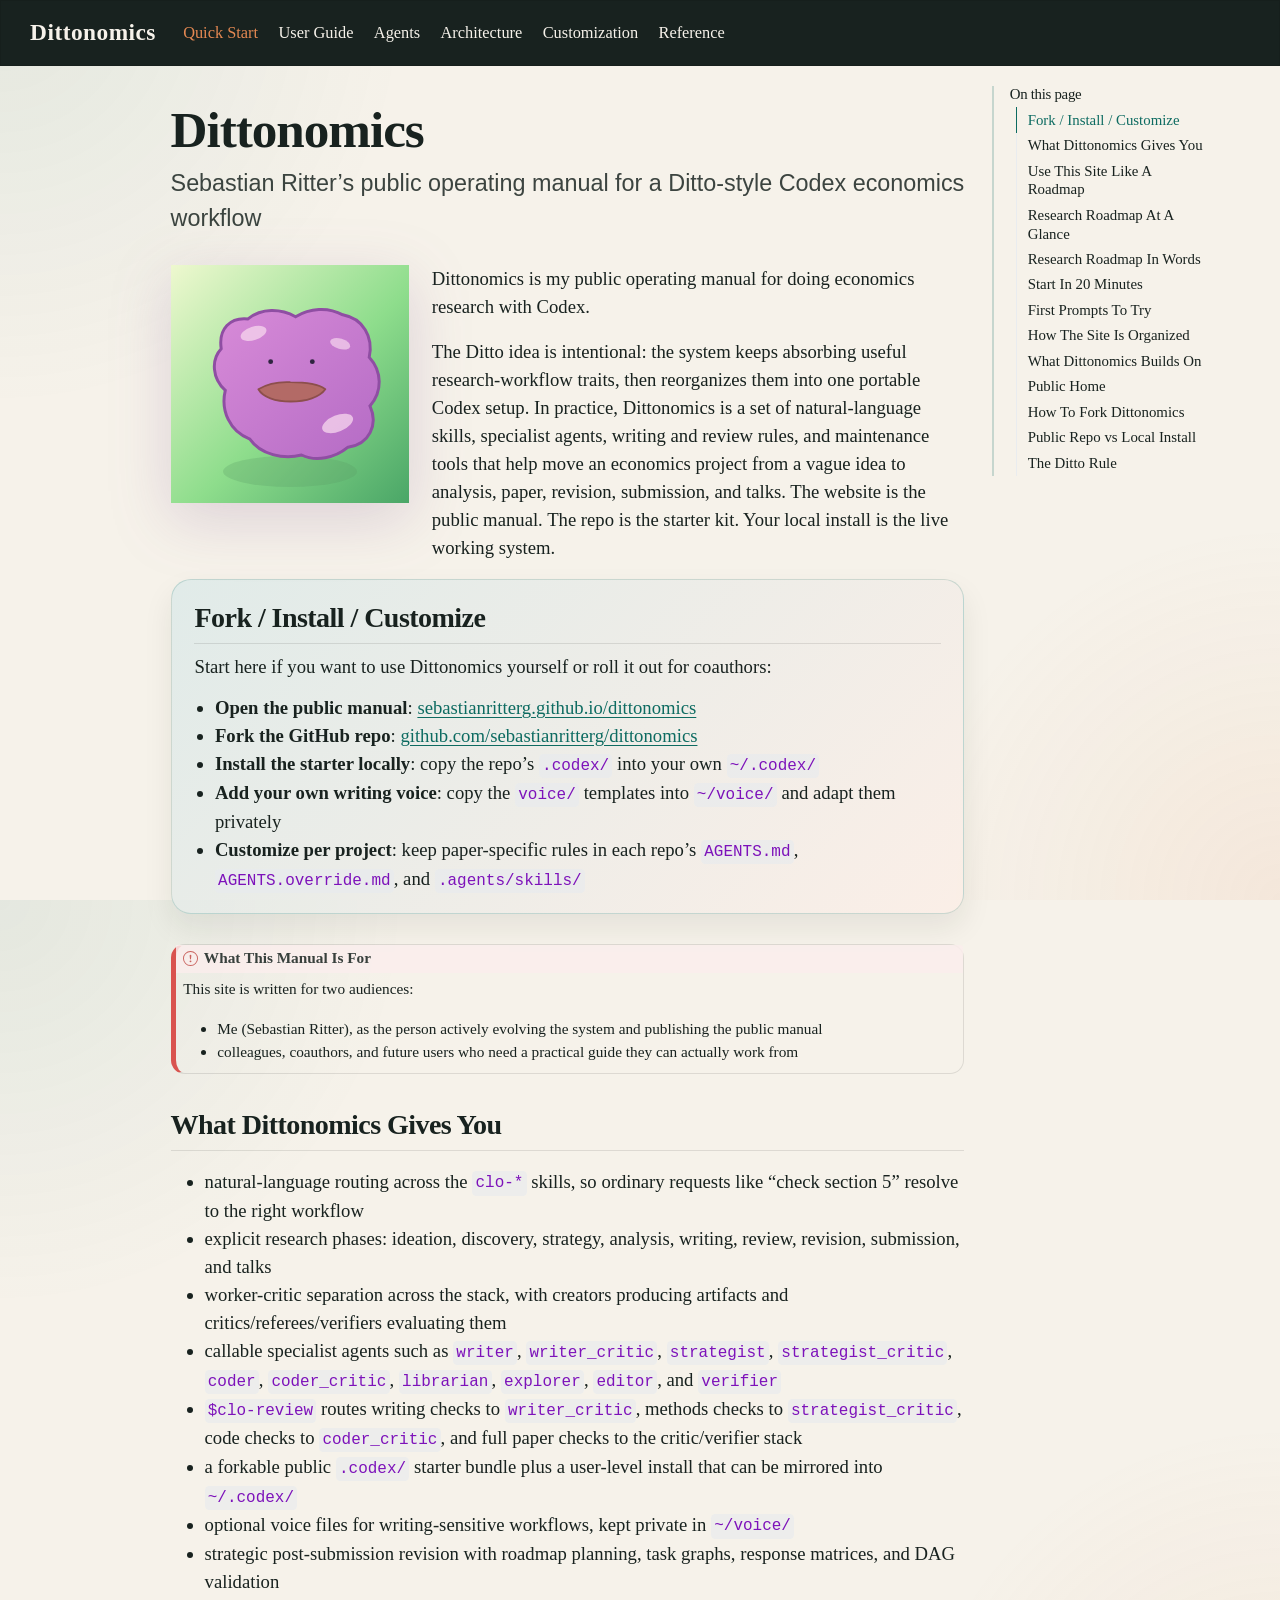
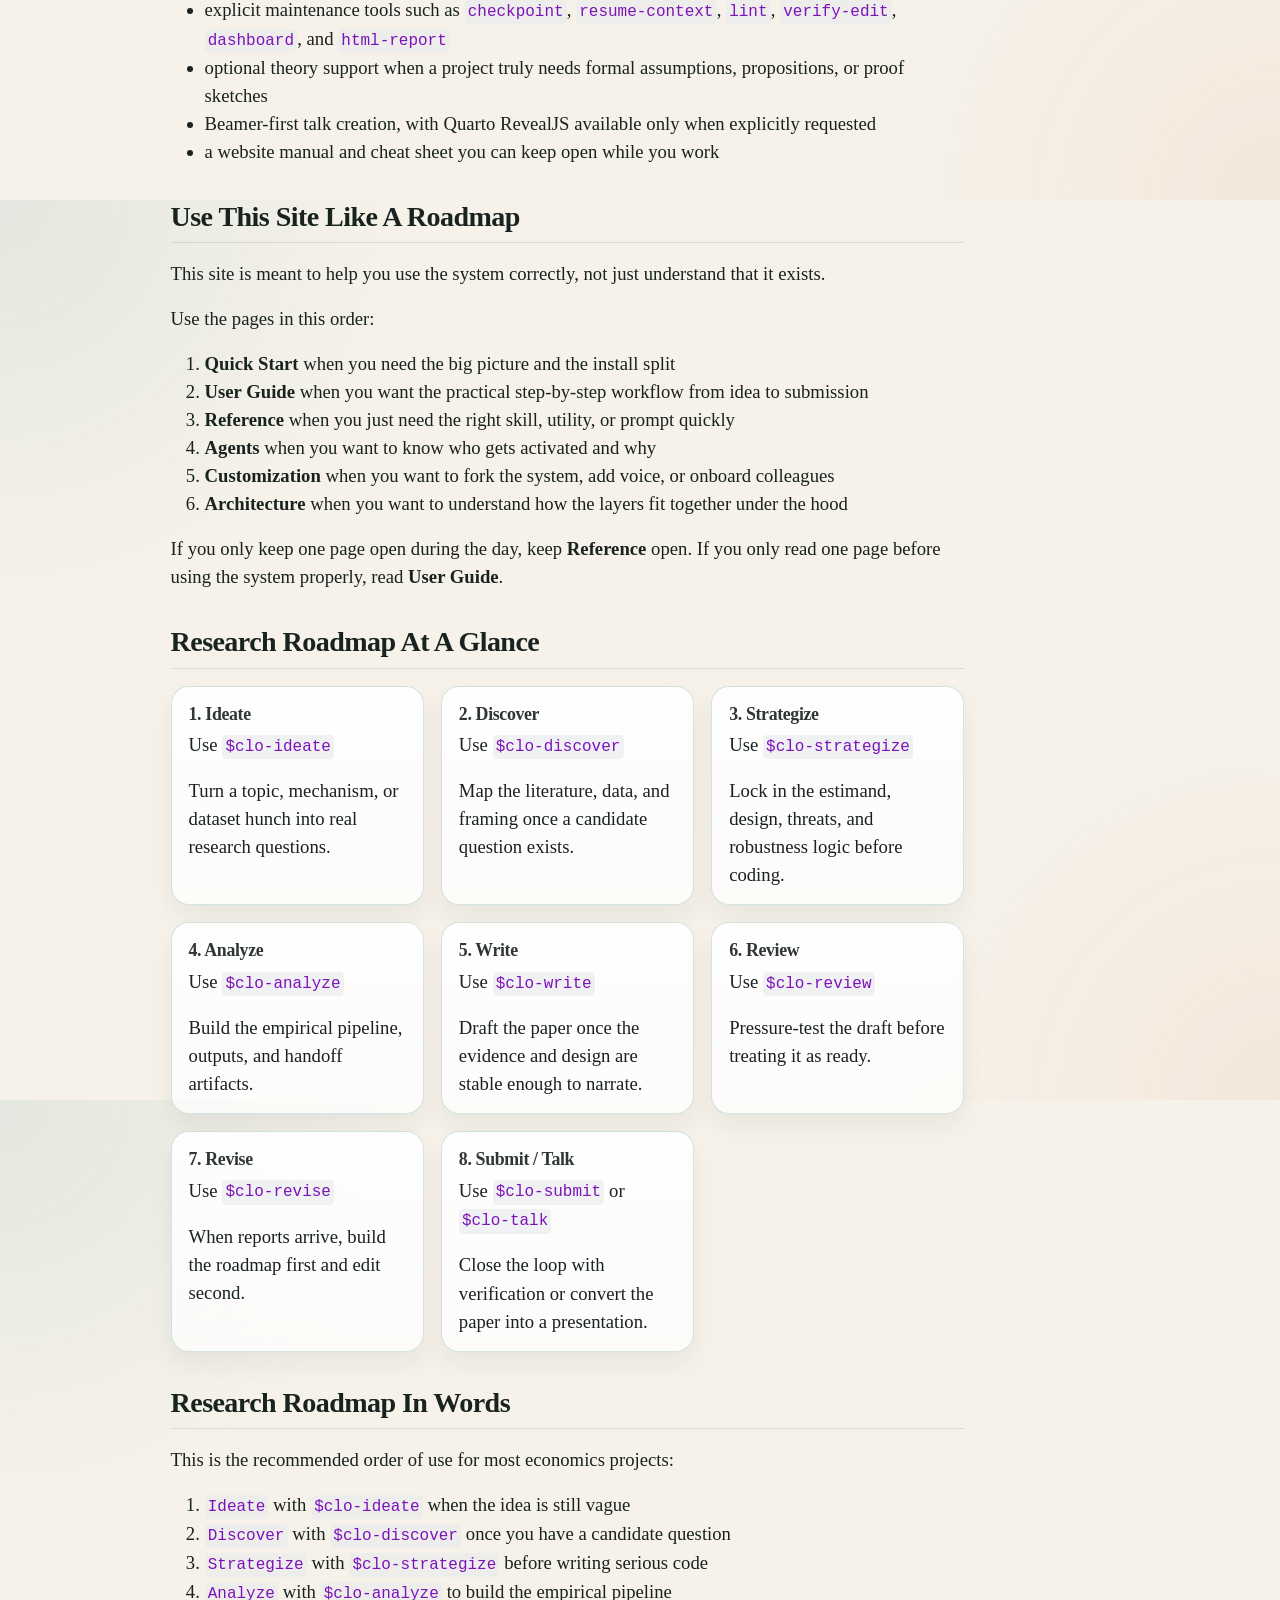
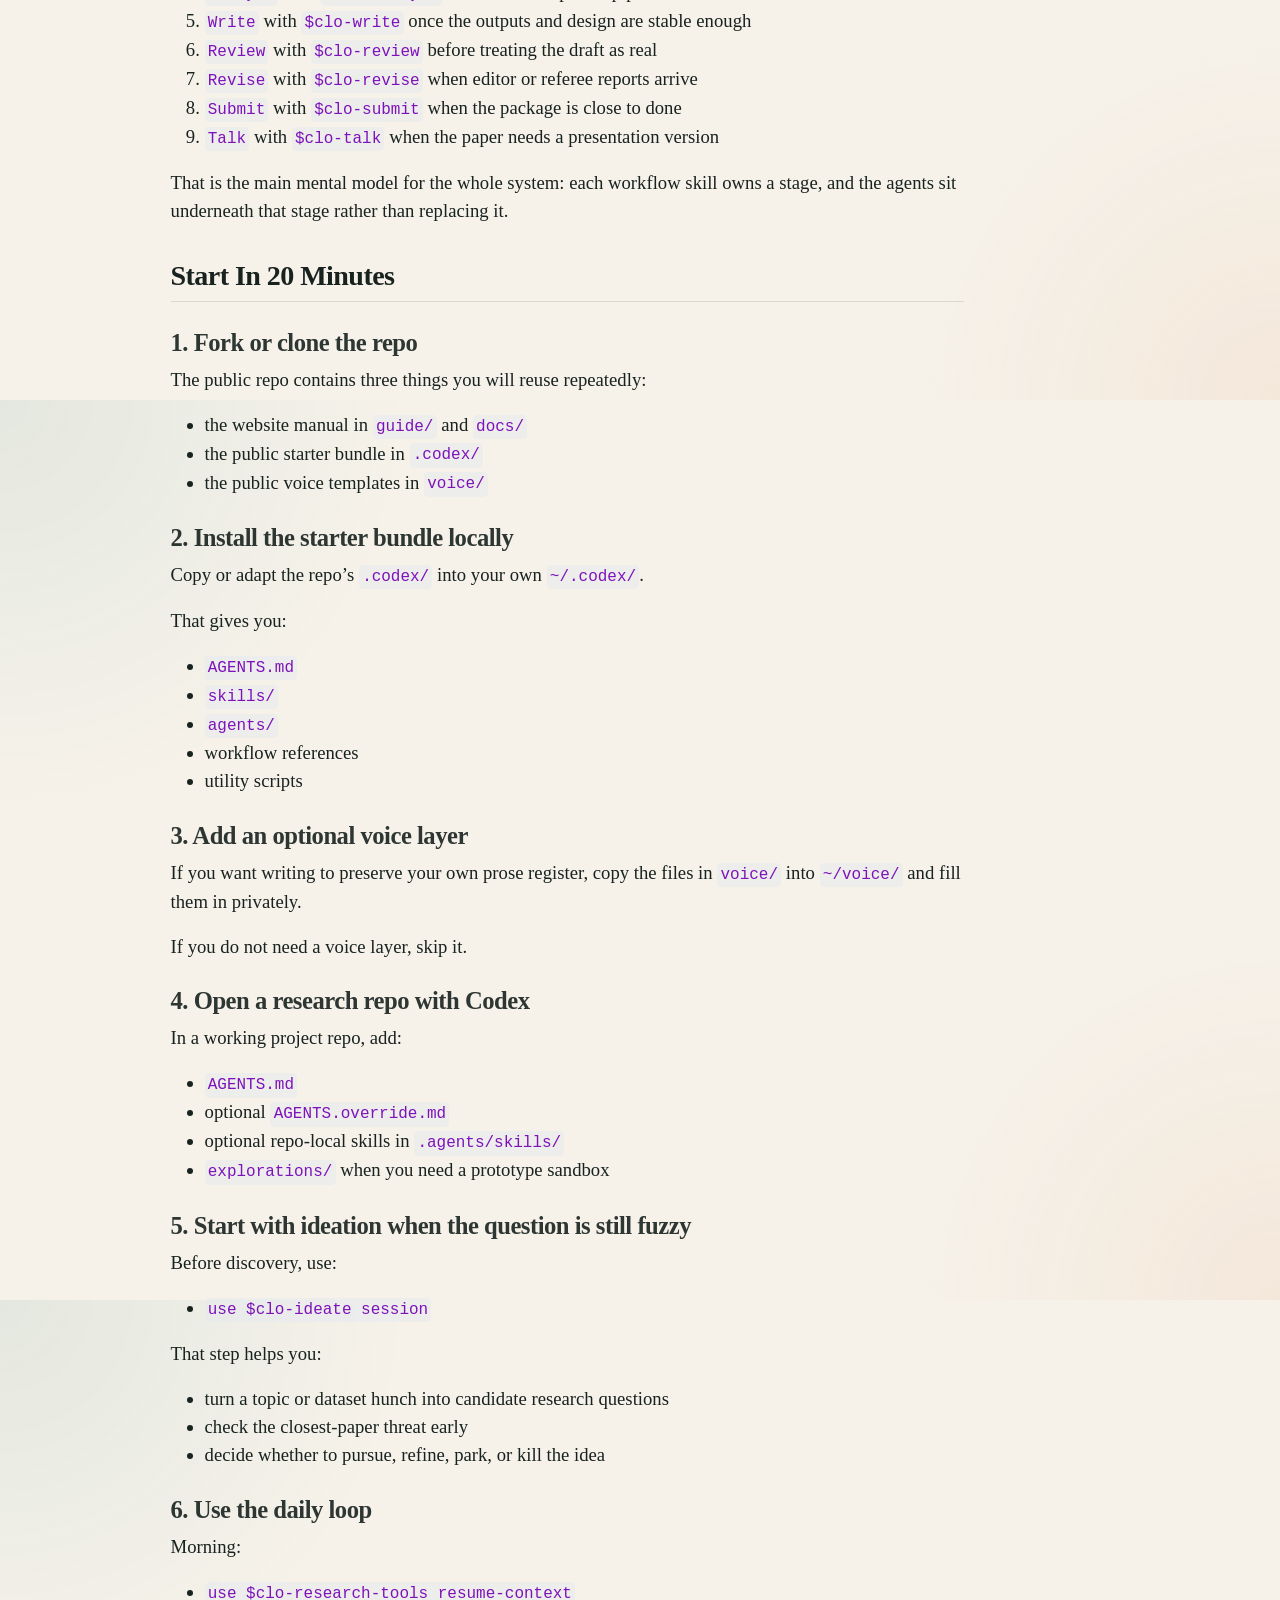
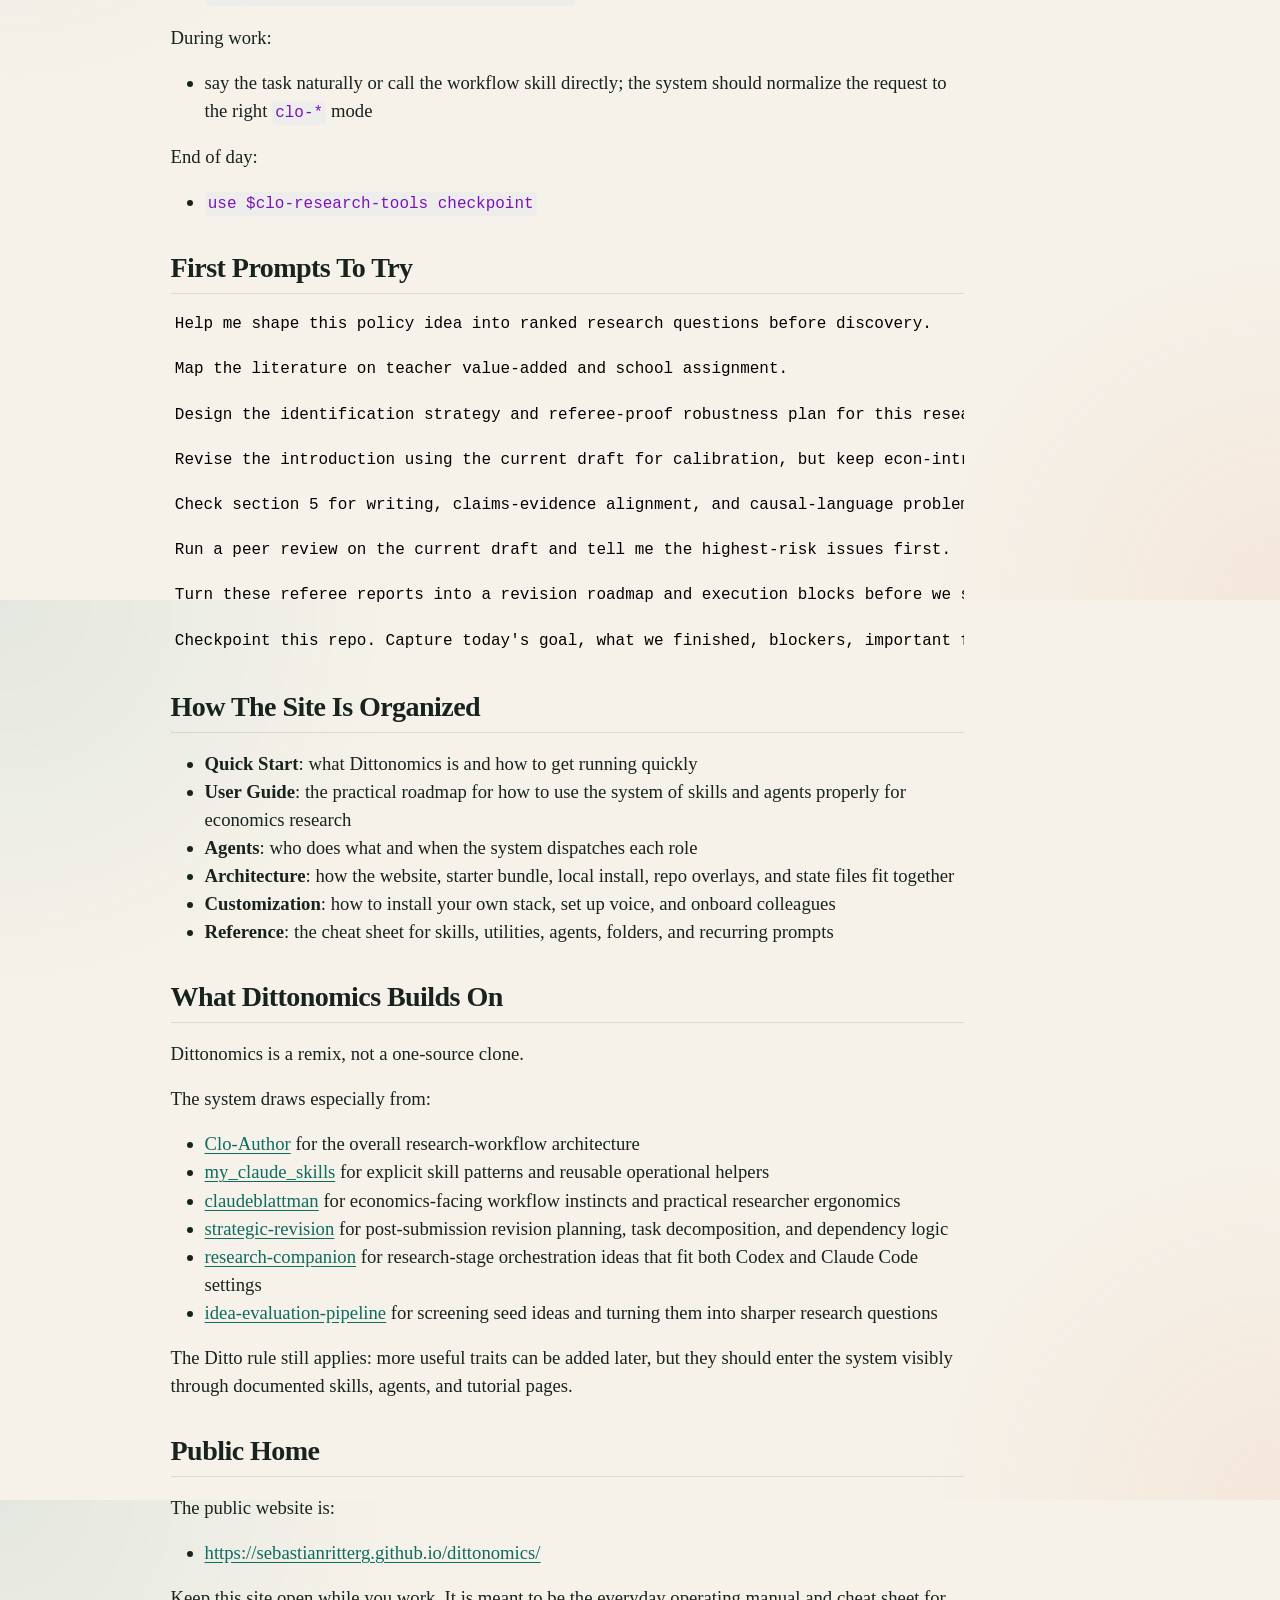
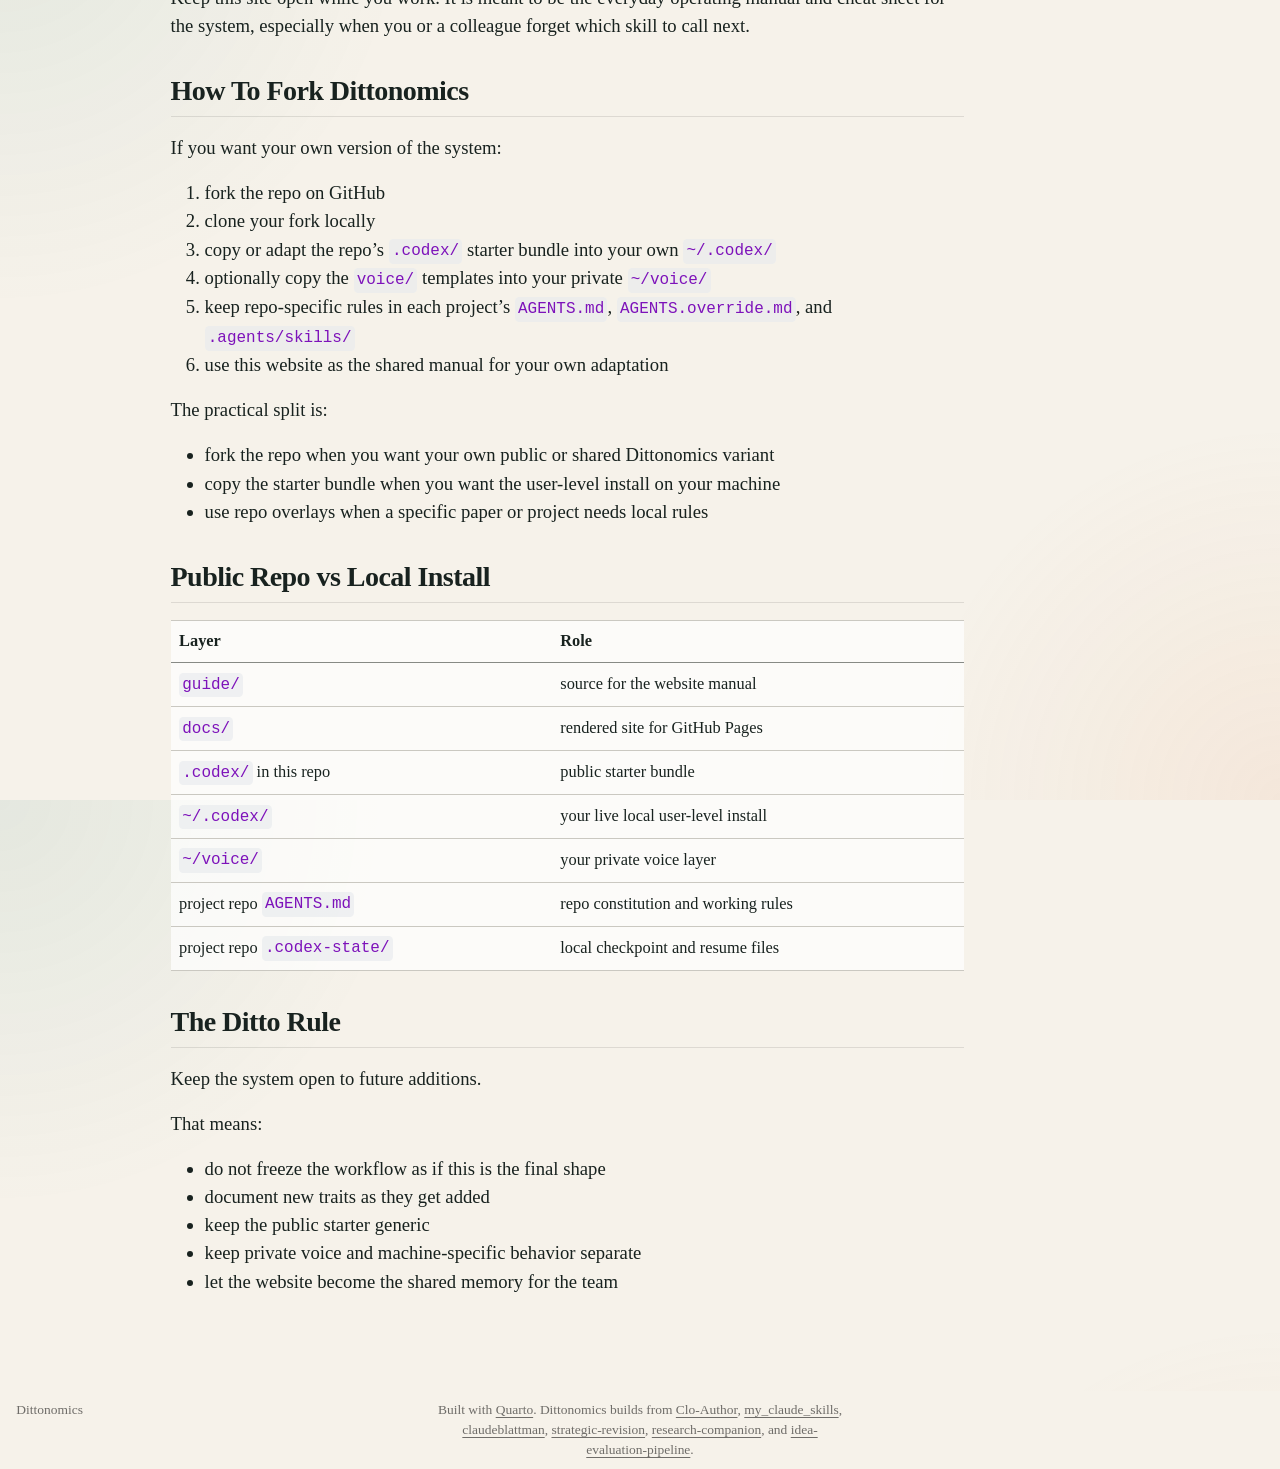
==== commit c5a498d0: "docs: describe current dittonomics workflow" ====
--- a/docs/index.html
+++ b/docs/index.html
@@ -156,7 +156,6 @@
   <li><a href="#first-prompts-to-try" id="toc-first-prompts-to-try" class="nav-link" data-scroll-target="#first-prompts-to-try">First Prompts To Try</a></li>
   <li><a href="#how-the-site-is-organized" id="toc-how-the-site-is-organized" class="nav-link" data-scroll-target="#how-the-site-is-organized">How The Site Is Organized</a></li>
   <li><a href="#what-dittonomics-builds-on" id="toc-what-dittonomics-builds-on" class="nav-link" data-scroll-target="#what-dittonomics-builds-on">What Dittonomics Builds On</a></li>
-  <li><a href="#latest-clo-author-sync" id="toc-latest-clo-author-sync" class="nav-link" data-scroll-target="#latest-clo-author-sync">Latest Clo-Author Sync</a></li>
   <li><a href="#public-home" id="toc-public-home" class="nav-link" data-scroll-target="#public-home">Public Home</a></li>
   <li><a href="#how-to-fork-dittonomics" id="toc-how-to-fork-dittonomics" class="nav-link" data-scroll-target="#how-to-fork-dittonomics">How To Fork Dittonomics</a></li>
   <li><a href="#public-repo-vs-local-install" id="toc-public-repo-vs-local-install" class="nav-link" data-scroll-target="#public-repo-vs-local-install">Public Repo vs Local Install</a></li>
@@ -192,7 +191,7 @@
 <p><img src="assets/ditto-mascot.svg" class="ditto-hero img-fluid" alt="Dittonomics mascot: a smiling purple blob inspired by Ditto."></p>
 </div><div class="column ditto-hero-copy" style="width:70%;">
 <p>Dittonomics is my public operating manual for doing economics research with Codex.</p>
-<p>The Ditto idea is intentional: this system keeps copying useful traits from upstream workflows, then reorganizes them into one portable setup that I can keep extending over time and that colleagues can learn without digging through every starter file. The website is the public manual. The repo is the starter kit. Your local install is the live working system.</p>
+<p>The Ditto idea is intentional: the system keeps absorbing useful research-workflow traits, then reorganizes them into one portable Codex setup. In practice, Dittonomics is a set of natural-language skills, specialist agents, writing and review rules, and maintenance tools that help move an economics project from a vague idea to analysis, paper, revision, submission, and talks. The website is the public manual. The repo is the starter kit. Your local install is the live working system.</p>
 </div>
 </div>
 <section id="fork-install-customize" class="level2 ditto-fast-path">
@@ -226,13 +225,14 @@
 <section id="what-dittonomics-gives-you" class="level2">
 <h2 class="anchored" data-anchor-id="what-dittonomics-gives-you">What Dittonomics Gives You</h2>
 <ul>
-<li>an explicit ideation phase before discovery</li>
-<li>a research pipeline with explicit phases</li>
-<li>worker-critic separation across the stack</li>
-<li>Codex-native skills instead of Claude slash-command assumptions</li>
-<li>a forkable public <code>.codex/</code> starter bundle</li>
-<li>optional voice files for writing-sensitive workflows</li>
-<li>a strategic post-submission revision workflow with roadmap planning and DAG validation</li>
+<li>natural-language routing across the <code>clo-*</code> skills, so ordinary requests like “check section 5” resolve to the right workflow</li>
+<li>explicit research phases: ideation, discovery, strategy, analysis, writing, review, revision, submission, and talks</li>
+<li>worker-critic separation across the stack, with creators producing artifacts and critics/referees/verifiers evaluating them</li>
+<li>callable specialist agents such as <code>writer</code>, <code>writer_critic</code>, <code>strategist</code>, <code>strategist_critic</code>, <code>coder</code>, <code>coder_critic</code>, <code>librarian</code>, <code>explorer</code>, <code>editor</code>, and <code>verifier</code></li>
+<li><code>$clo-review</code> routes writing checks to <code>writer_critic</code>, methods checks to <code>strategist_critic</code>, code checks to <code>coder_critic</code>, and full paper checks to the critic/verifier stack</li>
+<li>a forkable public <code>.codex/</code> starter bundle plus a user-level install that can be mirrored into <code>~/.codex/</code></li>
+<li>optional voice files for writing-sensitive workflows, kept private in <code>~/voice/</code></li>
+<li>strategic post-submission revision with roadmap planning, task graphs, response matrices, and DAG validation</li>
 <li>explicit maintenance tools such as <code>checkpoint</code>, <code>resume-context</code>, <code>lint</code>, <code>verify-edit</code>, <code>dashboard</code>, and <code>html-report</code></li>
 <li>optional theory support when a project truly needs formal assumptions, propositions, or proof sketches</li>
 <li>Beamer-first talk creation, with Quarto RevealJS available only when explicitly requested</li>
@@ -373,7 +373,7 @@
 </ul>
 <p>During work:</p>
 <ul>
-<li>call the workflow skill that matches the task</li>
+<li>say the task naturally or call the workflow skill directly; the system should normalize the request to the right <code>clo-*</code> mode</li>
 </ul>
 <p>End of day:</p>
 <ul>
@@ -383,13 +383,14 @@
 </section>
 <section id="first-prompts-to-try" class="level2">
 <h2 class="anchored" data-anchor-id="first-prompts-to-try">First Prompts To Try</h2>
-<pre class="text"><code>Use $clo-ideate session on this policy idea and turn it into ranked research questions before discovery.</code></pre>
-<pre class="text"><code>Use $clo-discover lit to map the literature on teacher value-added and school assignment.</code></pre>
-<pre class="text"><code>Use $clo-strategize on this research question and propose the main design plus the referee-proof robustness plan.</code></pre>
-<pre class="text"><code>Use $clo-write intro with current-draft mode and keep econ-intro-writing in charge of structure.</code></pre>
-<pre class="text"><code>Use $clo-review --peer on the current draft and tell me the highest-risk issues first.</code></pre>
-<pre class="text"><code>Use $clo-revise roadmap on these referee reports and the submitted paper. Build the execution blocks before we start editing.</code></pre>
-<pre class="text"><code>Use $clo-research-tools checkpoint for this repo. Capture today's goal, what we finished, blockers, important files, and the best next step.</code></pre>
+<pre class="text"><code>Help me shape this policy idea into ranked research questions before discovery.</code></pre>
+<pre class="text"><code>Map the literature on teacher value-added and school assignment.</code></pre>
+<pre class="text"><code>Design the identification strategy and referee-proof robustness plan for this research question.</code></pre>
+<pre class="text"><code>Revise the introduction using the current draft for calibration, but keep econ-intro-writing in charge of structure.</code></pre>
+<pre class="text"><code>Check section 5 for writing, claims-evidence alignment, and causal-language problems.</code></pre>
+<pre class="text"><code>Run a peer review on the current draft and tell me the highest-risk issues first.</code></pre>
+<pre class="text"><code>Turn these referee reports into a revision roadmap and execution blocks before we start editing.</code></pre>
+<pre class="text"><code>Checkpoint this repo. Capture today's goal, what we finished, blockers, important files, and the best next step.</code></pre>
 </section>
 <section id="how-the-site-is-organized" class="level2">
 <h2 class="anchored" data-anchor-id="how-the-site-is-organized">How The Site Is Organized</h2>
@@ -405,7 +406,7 @@
 <section id="what-dittonomics-builds-on" class="level2">
 <h2 class="anchored" data-anchor-id="what-dittonomics-builds-on">What Dittonomics Builds On</h2>
 <p>Dittonomics is a remix, not a one-source clone.</p>
-<p>The current public system draws especially from:</p>
+<p>The system draws especially from:</p>
 <ul>
 <li><a href="https://hsantanna.org/clo-author/">Clo-Author</a> for the overall research-workflow architecture</li>
 <li><a href="https://github.com/dariia-m/my_claude_skills">my_claude_skills</a> for explicit skill patterns and reusable operational helpers</li>
@@ -415,19 +416,6 @@
 <li><a href="https://github.com/alejandroll10/idea-evaluation-pipeline">idea-evaluation-pipeline</a> for screening seed ideas and turning them into sharper research questions</li>
 </ul>
 <p>The Ditto rule still applies: more useful traits can be added later, but they should enter the system visibly through documented skills, agents, and tutorial pages.</p>
-</section>
-<section id="latest-clo-author-sync" class="level2">
-<h2 class="anchored" data-anchor-id="latest-clo-author-sync">Latest Clo-Author Sync</h2>
-<p>The current Dittonomics starter selectively incorporates useful ideas from Clo-Author 26.05:</p>
-<ul>
-<li>project dashboards and local HTML reports through <code>$clo-research-tools</code></li>
-<li>advisory permission registry and lifecycle validation references</li>
-<li>explicit research-code linting instead of hidden post-edit hooks</li>
-<li>decision records for ideation, discovery, and strategy choices</li>
-<li>optional theory support through explicit theory mode</li>
-<li>richer skill folders with gotchas, templates, and config</li>
-</ul>
-<p>One upstream change is intentionally not adopted as the default: Dittonomics keeps Beamer-first talks because that is Sebastian’s preference. Quarto RevealJS remains available with <code>--quarto</code>.</p>
 </section>
 <section id="public-home" class="level2">
 <h2 class="anchored" data-anchor-id="public-home">Public Home</h2>
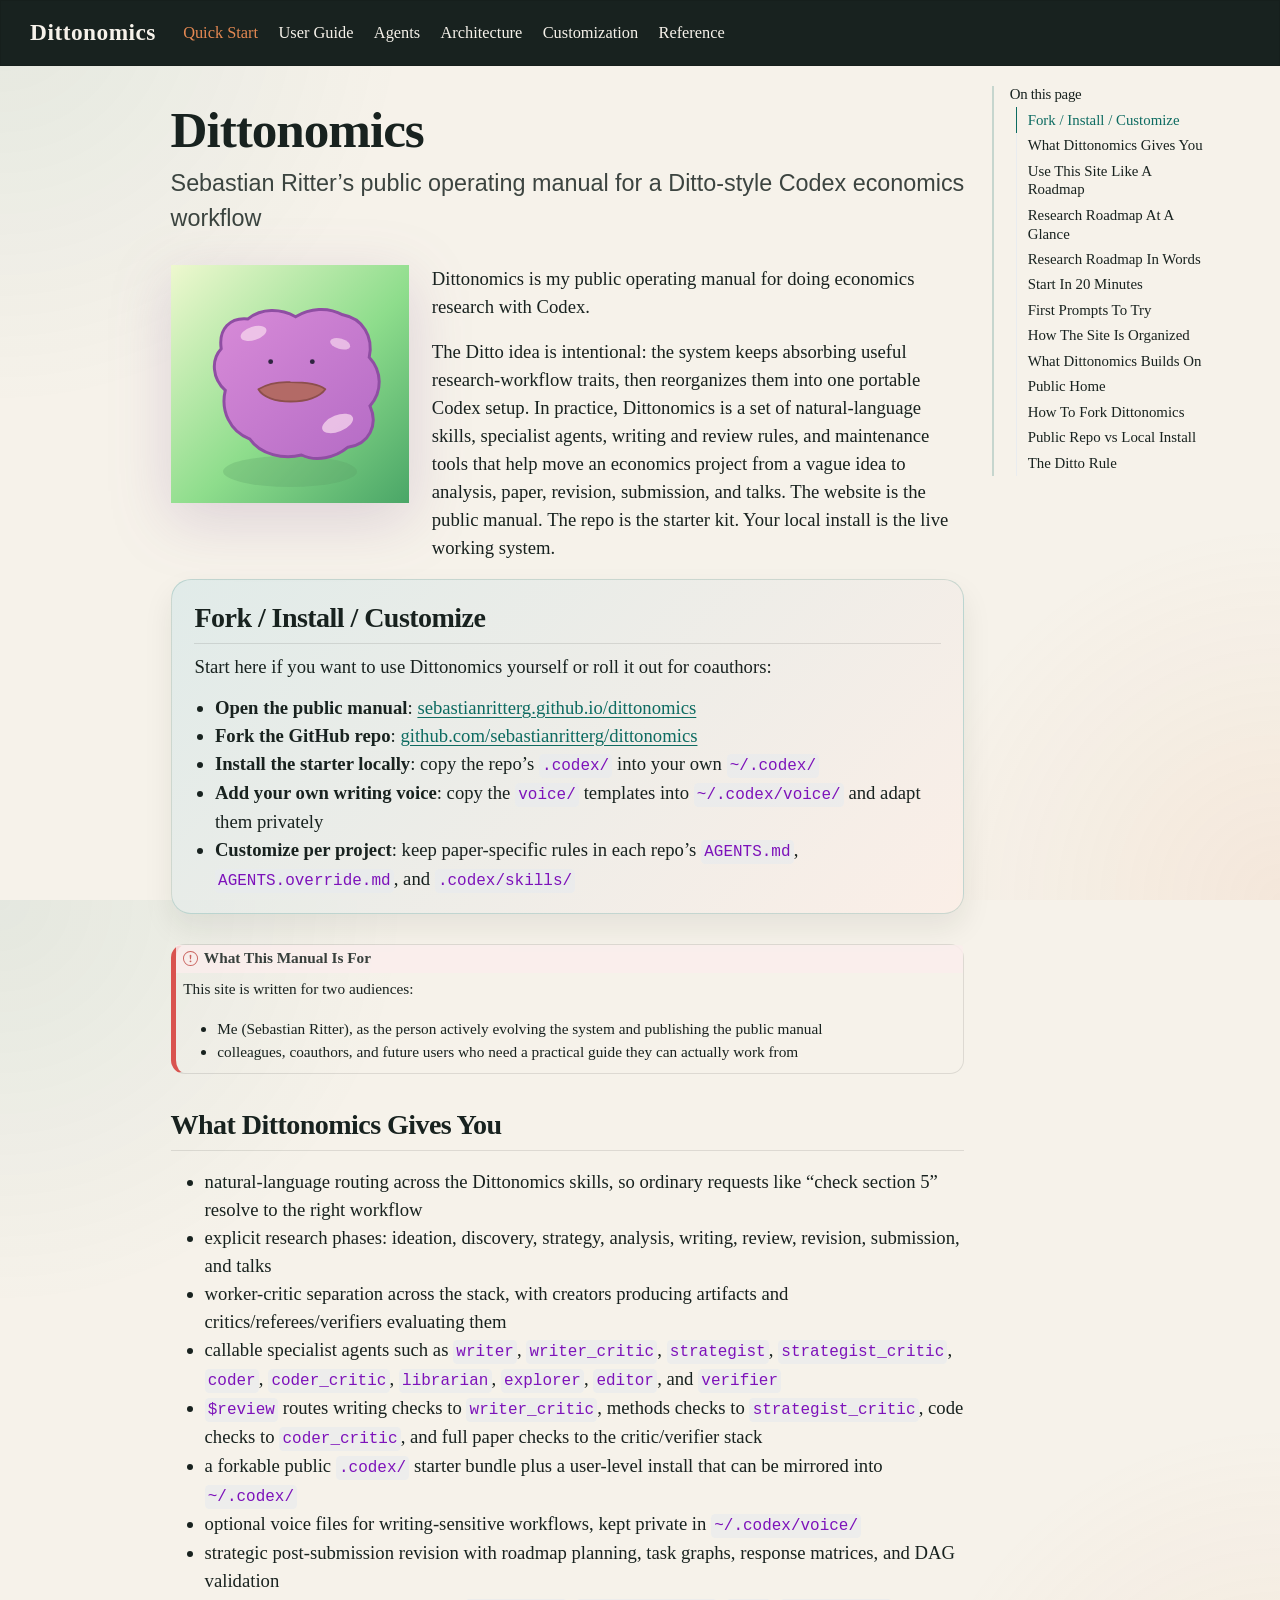
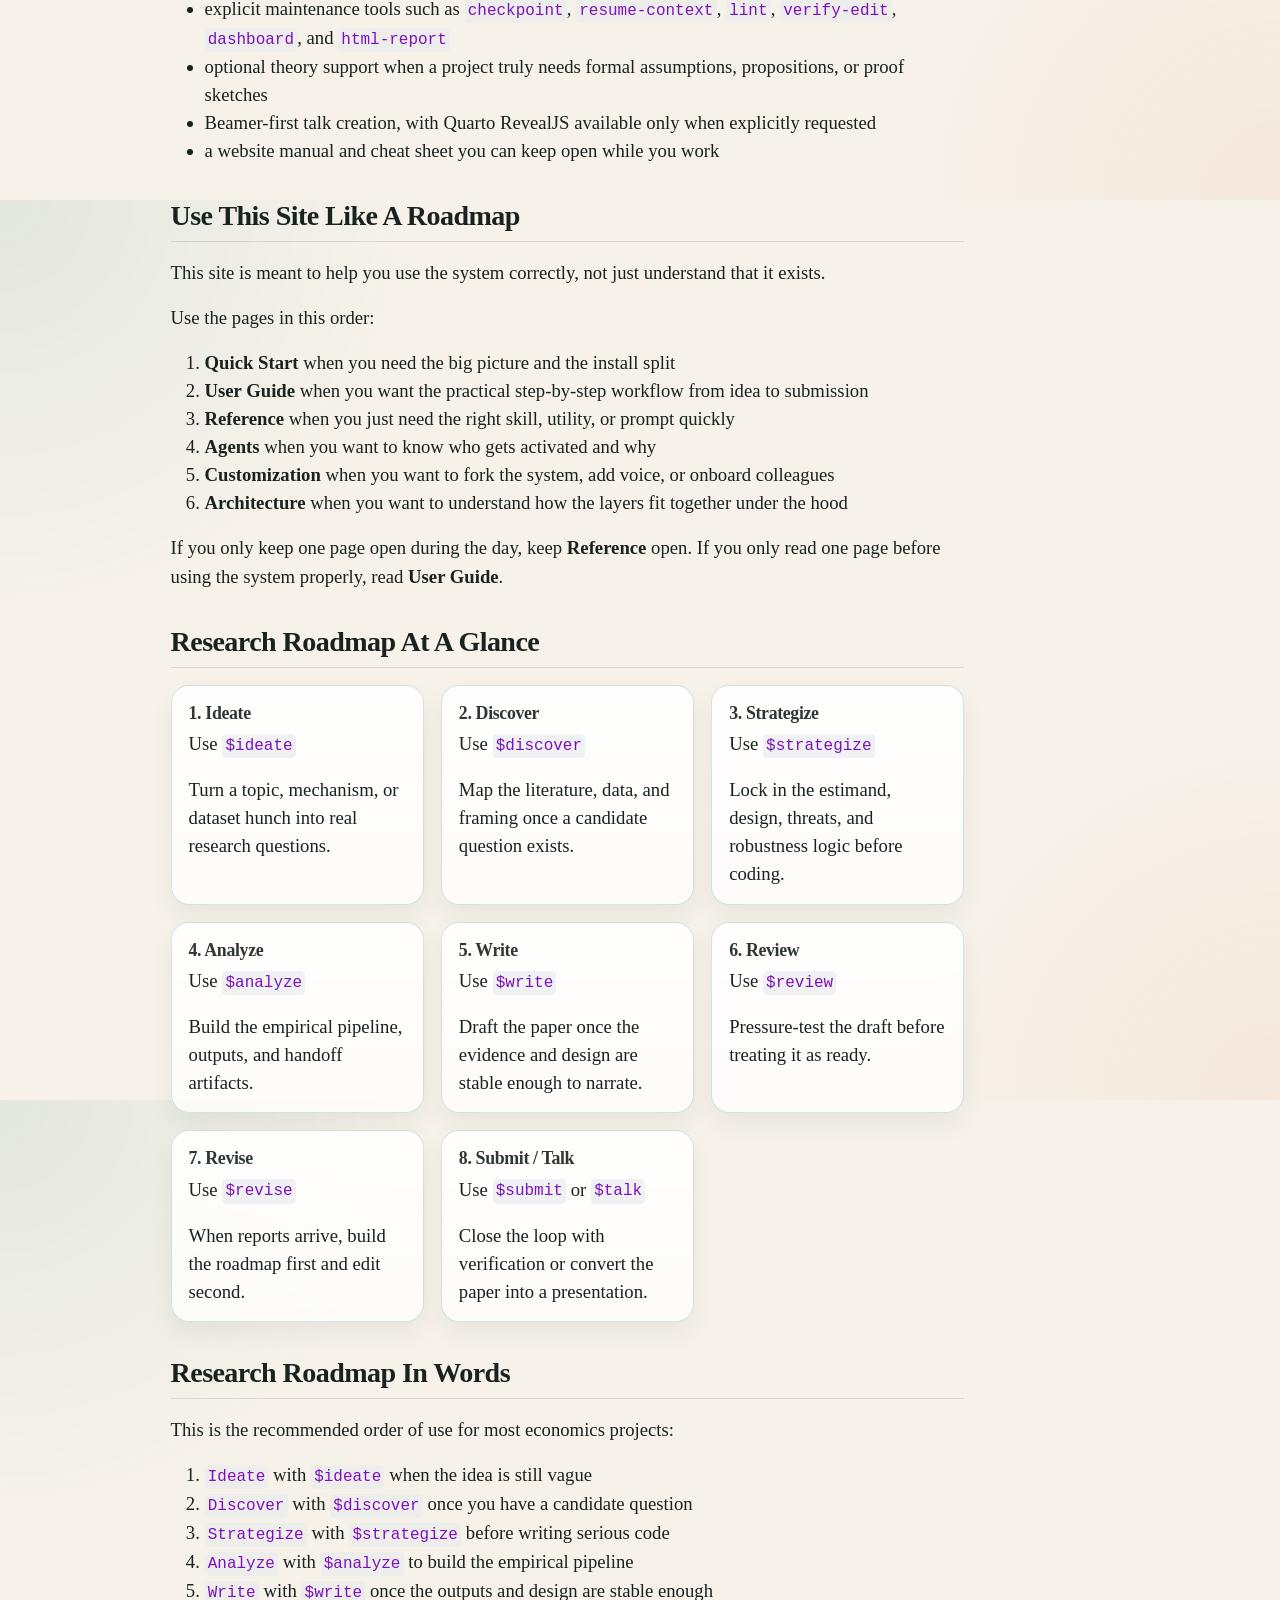
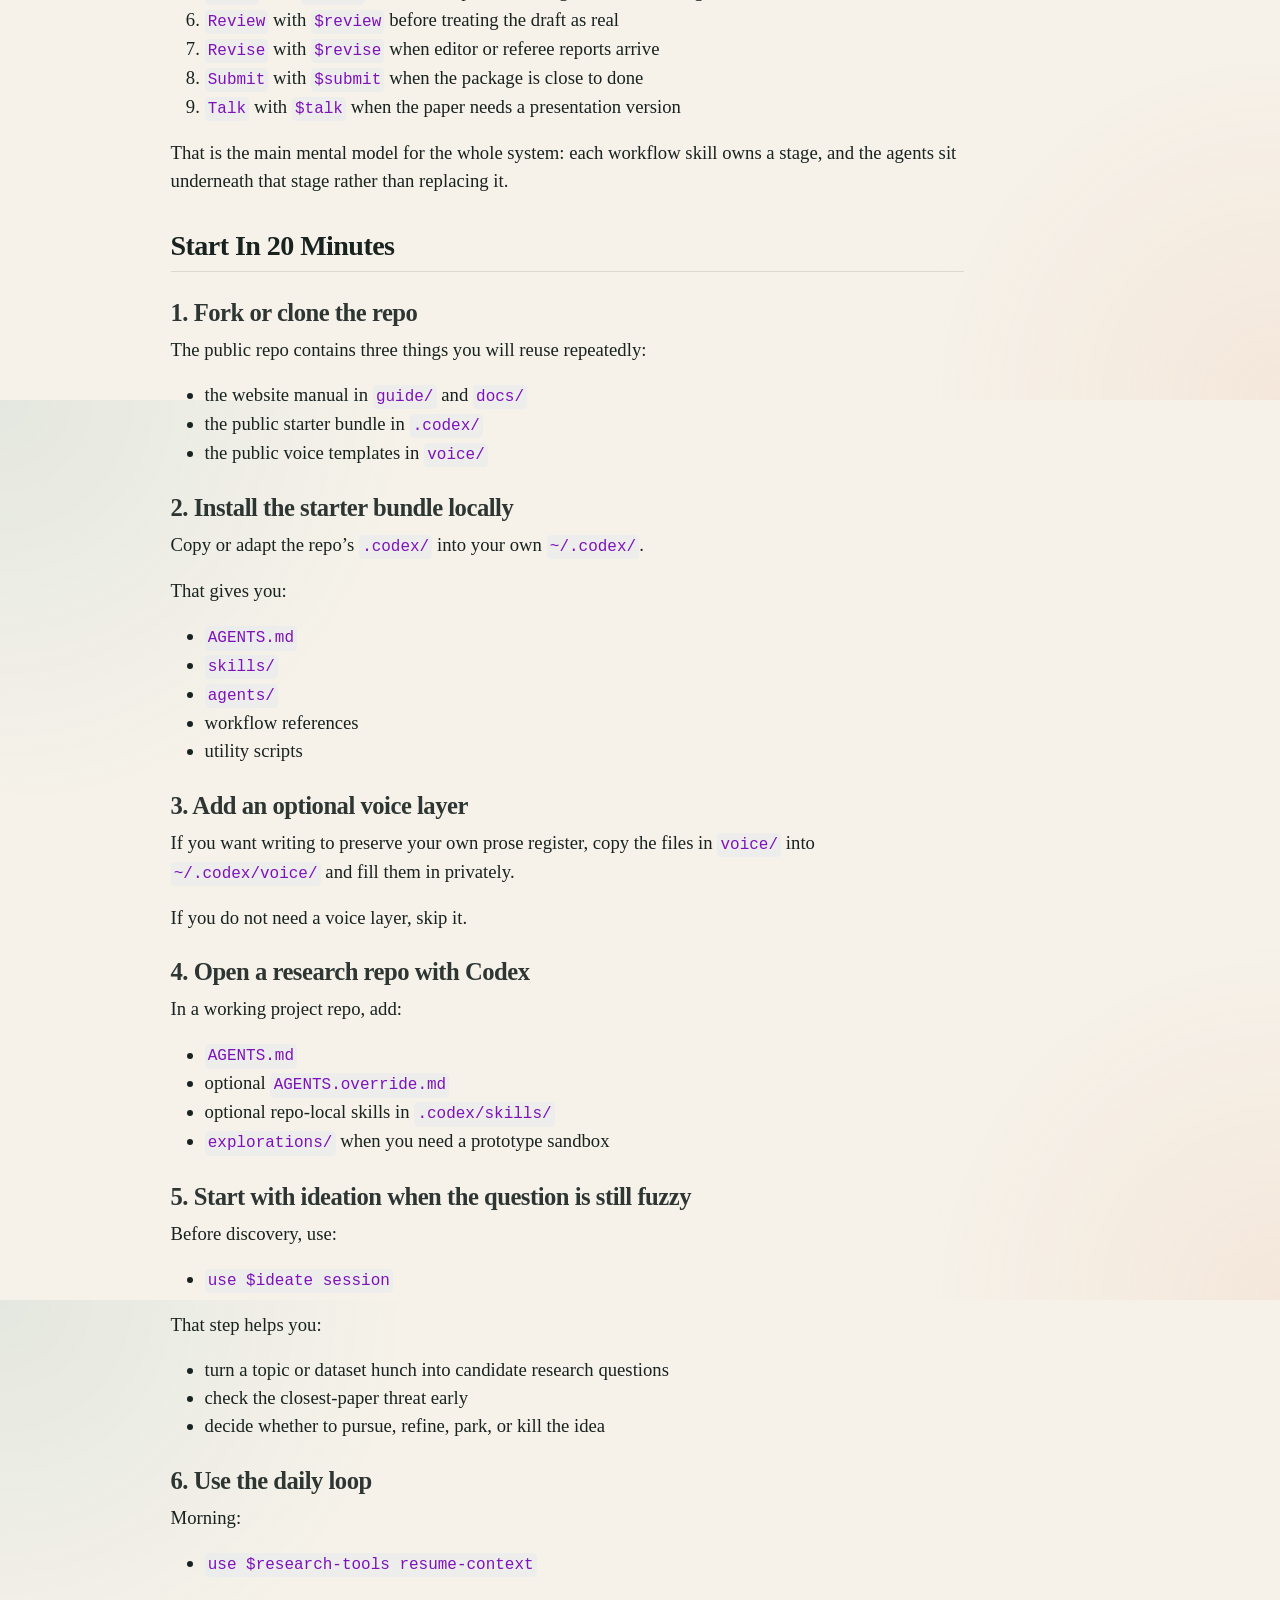
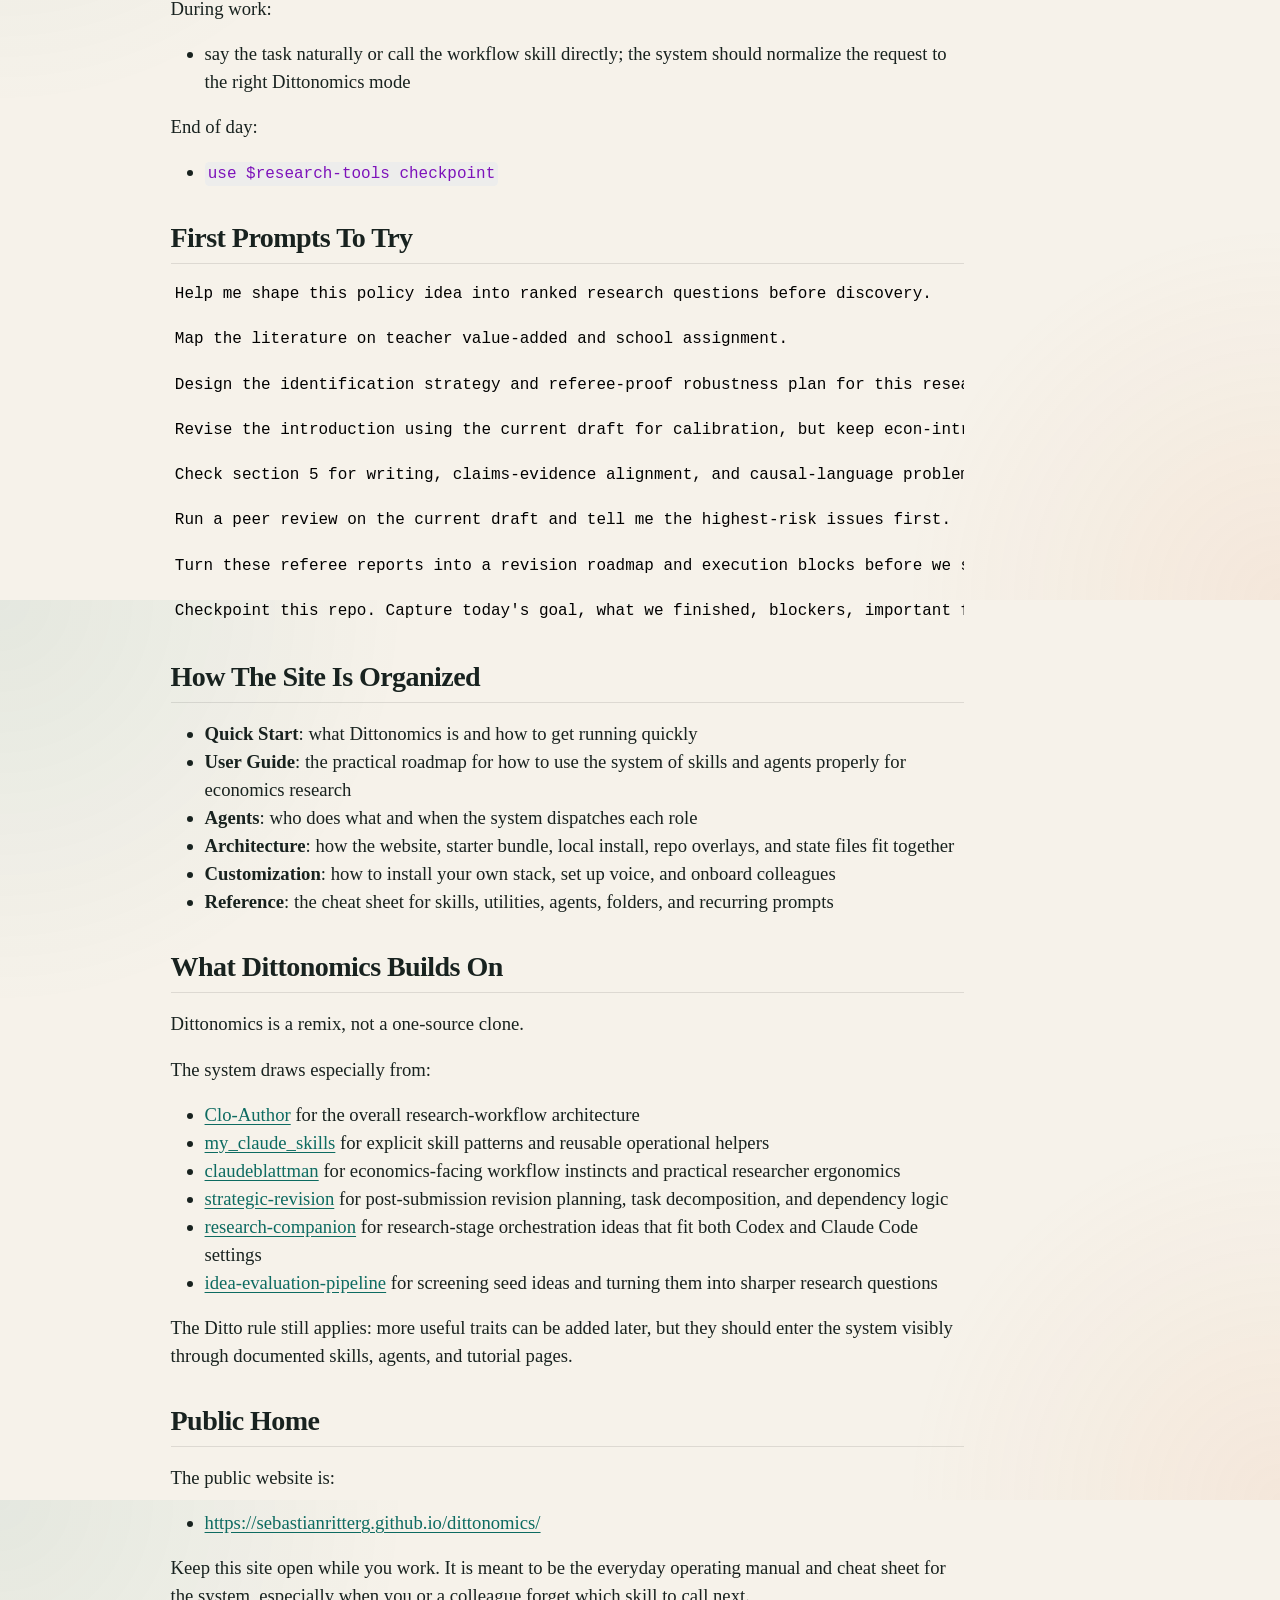
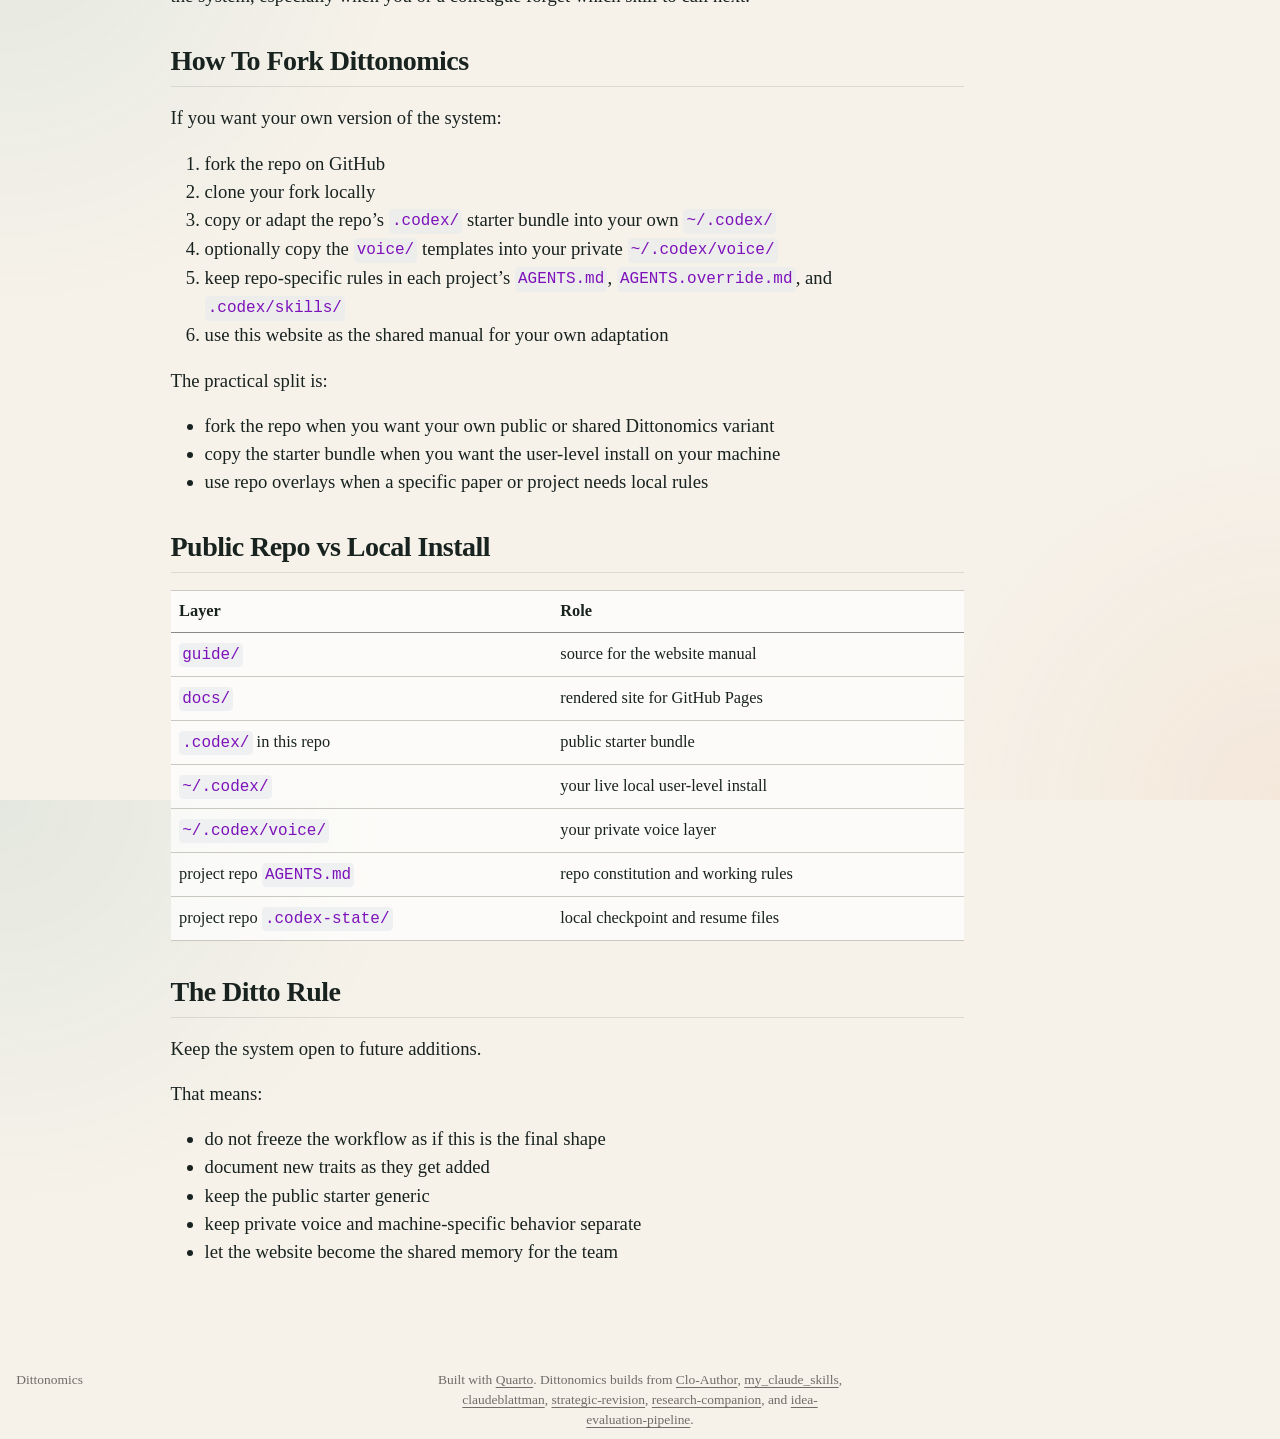
==== commit 9f8e7fe0: "Use short workflow skill names and document abstract proofreading" ====
--- a/docs/index.html
+++ b/docs/index.html
@@ -2,7 +2,7 @@
 <html xmlns="http://www.w3.org/1999/xhtml" lang="en" xml:lang="en"><head>
 
 <meta charset="utf-8">
-<meta name="generator" content="quarto-1.9.36">
+<meta name="generator" content="quarto-1.9.38">
 
 <meta name="viewport" content="width=device-width, initial-scale=1.0, user-scalable=yes">
 
@@ -39,7 +39,7 @@
 <script src="site_libs/quarto-html/tippy.umd.min.js"></script>
 <script src="site_libs/quarto-html/anchor.min.js"></script>
 <link href="site_libs/quarto-html/tippy.css" rel="stylesheet">
-<link href="site_libs/quarto-html/quarto-syntax-highlighting-845c23b38eaddc0f92fda52bfe77a8c8.css" rel="stylesheet" id="quarto-text-highlighting-styles">
+<link href="site_libs/quarto-html/quarto-syntax-highlighting-15634bcf2e68342d4ad2dfa704d543f6.css" rel="stylesheet" id="quarto-text-highlighting-styles">
 <script src="site_libs/bootstrap/bootstrap.min.js"></script>
 <link href="site_libs/bootstrap/bootstrap-icons.css" rel="stylesheet">
 <link href="site_libs/bootstrap/bootstrap-f2544b522ae4f90207191d434467a2a9.min.css" rel="stylesheet" append-hash="true" id="quarto-bootstrap" data-mode="light">
@@ -201,8 +201,8 @@
 <li><strong>Open the public manual</strong>: <a href="https://sebastianritterg.github.io/dittonomics/">sebastianritterg.github.io/dittonomics</a></li>
 <li><strong>Fork the GitHub repo</strong>: <a href="https://github.com/sebastianritterg/dittonomics">github.com/sebastianritterg/dittonomics</a></li>
 <li><strong>Install the starter locally</strong>: copy the repo’s <code>.codex/</code> into your own <code>~/.codex/</code></li>
-<li><strong>Add your own writing voice</strong>: copy the <code>voice/</code> templates into <code>~/voice/</code> and adapt them privately</li>
-<li><strong>Customize per project</strong>: keep paper-specific rules in each repo’s <code>AGENTS.md</code>, <code>AGENTS.override.md</code>, and <code>.agents/skills/</code></li>
+<li><strong>Add your own writing voice</strong>: copy the <code>voice/</code> templates into <code>~/.codex/voice/</code> and adapt them privately</li>
+<li><strong>Customize per project</strong>: keep paper-specific rules in each repo’s <code>AGENTS.md</code>, <code>AGENTS.override.md</code>, and <code>.codex/skills/</code></li>
 </ul>
 </section>
 <div class="callout callout-style-default callout-important callout-titled">
@@ -225,13 +225,13 @@
 <section id="what-dittonomics-gives-you" class="level2">
 <h2 class="anchored" data-anchor-id="what-dittonomics-gives-you">What Dittonomics Gives You</h2>
 <ul>
-<li>natural-language routing across the <code>clo-*</code> skills, so ordinary requests like “check section 5” resolve to the right workflow</li>
+<li>natural-language routing across the Dittonomics skills, so ordinary requests like “check section 5” resolve to the right workflow</li>
 <li>explicit research phases: ideation, discovery, strategy, analysis, writing, review, revision, submission, and talks</li>
 <li>worker-critic separation across the stack, with creators producing artifacts and critics/referees/verifiers evaluating them</li>
 <li>callable specialist agents such as <code>writer</code>, <code>writer_critic</code>, <code>strategist</code>, <code>strategist_critic</code>, <code>coder</code>, <code>coder_critic</code>, <code>librarian</code>, <code>explorer</code>, <code>editor</code>, and <code>verifier</code></li>
-<li><code>$clo-review</code> routes writing checks to <code>writer_critic</code>, methods checks to <code>strategist_critic</code>, code checks to <code>coder_critic</code>, and full paper checks to the critic/verifier stack</li>
+<li><code>$review</code> routes writing checks to <code>writer_critic</code>, methods checks to <code>strategist_critic</code>, code checks to <code>coder_critic</code>, and full paper checks to the critic/verifier stack</li>
 <li>a forkable public <code>.codex/</code> starter bundle plus a user-level install that can be mirrored into <code>~/.codex/</code></li>
-<li>optional voice files for writing-sensitive workflows, kept private in <code>~/voice/</code></li>
+<li>optional voice files for writing-sensitive workflows, kept private in <code>~/.codex/voice/</code></li>
 <li>strategic post-submission revision with roadmap planning, task graphs, response matrices, and DAG validation</li>
 <li>explicit maintenance tools such as <code>checkpoint</code>, <code>resume-context</code>, <code>lint</code>, <code>verify-edit</code>, <code>dashboard</code>, and <code>html-report</code></li>
 <li>optional theory support when a project truly needs formal assumptions, propositions, or proof sketches</li>
@@ -258,42 +258,42 @@
 <div class="ditto-roadmap">
 <section id="ideate" class="level3 ditto-roadmap-step">
 <h3 class="anchored" data-anchor-id="ideate">1. Ideate</h3>
-<p>Use <code>$clo-ideate</code></p>
+<p>Use <code>$ideate</code></p>
 <p>Turn a topic, mechanism, or dataset hunch into real research questions.</p>
 </section>
 <section id="discover" class="level3 ditto-roadmap-step">
 <h3 class="anchored" data-anchor-id="discover">2. Discover</h3>
-<p>Use <code>$clo-discover</code></p>
+<p>Use <code>$discover</code></p>
 <p>Map the literature, data, and framing once a candidate question exists.</p>
 </section>
 <section id="strategize" class="level3 ditto-roadmap-step">
 <h3 class="anchored" data-anchor-id="strategize">3. Strategize</h3>
-<p>Use <code>$clo-strategize</code></p>
+<p>Use <code>$strategize</code></p>
 <p>Lock in the estimand, design, threats, and robustness logic before coding.</p>
 </section>
 <section id="analyze" class="level3 ditto-roadmap-step">
 <h3 class="anchored" data-anchor-id="analyze">4. Analyze</h3>
-<p>Use <code>$clo-analyze</code></p>
+<p>Use <code>$analyze</code></p>
 <p>Build the empirical pipeline, outputs, and handoff artifacts.</p>
 </section>
 <section id="write" class="level3 ditto-roadmap-step">
 <h3 class="anchored" data-anchor-id="write">5. Write</h3>
-<p>Use <code>$clo-write</code></p>
+<p>Use <code>$write</code></p>
 <p>Draft the paper once the evidence and design are stable enough to narrate.</p>
 </section>
 <section id="review" class="level3 ditto-roadmap-step">
 <h3 class="anchored" data-anchor-id="review">6. Review</h3>
-<p>Use <code>$clo-review</code></p>
+<p>Use <code>$review</code></p>
 <p>Pressure-test the draft before treating it as ready.</p>
 </section>
 <section id="revise" class="level3 ditto-roadmap-step">
 <h3 class="anchored" data-anchor-id="revise">7. Revise</h3>
-<p>Use <code>$clo-revise</code></p>
+<p>Use <code>$revise</code></p>
 <p>When reports arrive, build the roadmap first and edit second.</p>
 </section>
 <section id="submit-talk" class="level3 ditto-roadmap-step">
 <h3 class="anchored" data-anchor-id="submit-talk">8. Submit / Talk</h3>
-<p>Use <code>$clo-submit</code> or <code>$clo-talk</code></p>
+<p>Use <code>$submit</code> or <code>$talk</code></p>
 <p>Close the loop with verification or convert the paper into a presentation.</p>
 </section>
 </div>
@@ -302,15 +302,15 @@
 <h2 class="anchored" data-anchor-id="research-roadmap-in-words">Research Roadmap In Words</h2>
 <p>This is the recommended order of use for most economics projects:</p>
 <ol type="1">
-<li><code>Ideate</code> with <code>$clo-ideate</code> when the idea is still vague</li>
-<li><code>Discover</code> with <code>$clo-discover</code> once you have a candidate question</li>
-<li><code>Strategize</code> with <code>$clo-strategize</code> before writing serious code</li>
-<li><code>Analyze</code> with <code>$clo-analyze</code> to build the empirical pipeline</li>
-<li><code>Write</code> with <code>$clo-write</code> once the outputs and design are stable enough</li>
-<li><code>Review</code> with <code>$clo-review</code> before treating the draft as real</li>
-<li><code>Revise</code> with <code>$clo-revise</code> when editor or referee reports arrive</li>
-<li><code>Submit</code> with <code>$clo-submit</code> when the package is close to done</li>
-<li><code>Talk</code> with <code>$clo-talk</code> when the paper needs a presentation version</li>
+<li><code>Ideate</code> with <code>$ideate</code> when the idea is still vague</li>
+<li><code>Discover</code> with <code>$discover</code> once you have a candidate question</li>
+<li><code>Strategize</code> with <code>$strategize</code> before writing serious code</li>
+<li><code>Analyze</code> with <code>$analyze</code> to build the empirical pipeline</li>
+<li><code>Write</code> with <code>$write</code> once the outputs and design are stable enough</li>
+<li><code>Review</code> with <code>$review</code> before treating the draft as real</li>
+<li><code>Revise</code> with <code>$revise</code> when editor or referee reports arrive</li>
+<li><code>Submit</code> with <code>$submit</code> when the package is close to done</li>
+<li><code>Talk</code> with <code>$talk</code> when the paper needs a presentation version</li>
 </ol>
 <p>That is the main mental model for the whole system: each workflow skill owns a stage, and the agents sit underneath that stage rather than replacing it.</p>
 </section>
@@ -339,7 +339,7 @@
 </section>
 <section id="add-an-optional-voice-layer" class="level3">
 <h3 class="anchored" data-anchor-id="add-an-optional-voice-layer">3. Add an optional voice layer</h3>
-<p>If you want writing to preserve your own prose register, copy the files in <code>voice/</code> into <code>~/voice/</code> and fill them in privately.</p>
+<p>If you want writing to preserve your own prose register, copy the files in <code>voice/</code> into <code>~/.codex/voice/</code> and fill them in privately.</p>
 <p>If you do not need a voice layer, skip it.</p>
 </section>
 <section id="open-a-research-repo-with-codex" class="level3">
@@ -348,7 +348,7 @@
 <ul>
 <li><code>AGENTS.md</code></li>
 <li>optional <code>AGENTS.override.md</code></li>
-<li>optional repo-local skills in <code>.agents/skills/</code></li>
+<li>optional repo-local skills in <code>.codex/skills/</code></li>
 <li><code>explorations/</code> when you need a prototype sandbox</li>
 </ul>
 </section>
@@ -356,7 +356,7 @@
 <h3 class="anchored" data-anchor-id="start-with-ideation-when-the-question-is-still-fuzzy">5. Start with ideation when the question is still fuzzy</h3>
 <p>Before discovery, use:</p>
 <ul>
-<li><code>use $clo-ideate session</code></li>
+<li><code>use $ideate session</code></li>
 </ul>
 <p>That step helps you:</p>
 <ul>
@@ -369,15 +369,15 @@
 <h3 class="anchored" data-anchor-id="use-the-daily-loop">6. Use the daily loop</h3>
 <p>Morning:</p>
 <ul>
-<li><code>use $clo-research-tools resume-context</code></li>
+<li><code>use $research-tools resume-context</code></li>
 </ul>
 <p>During work:</p>
 <ul>
-<li>say the task naturally or call the workflow skill directly; the system should normalize the request to the right <code>clo-*</code> mode</li>
+<li>say the task naturally or call the workflow skill directly; the system should normalize the request to the right Dittonomics mode</li>
 </ul>
 <p>End of day:</p>
 <ul>
-<li><code>use $clo-research-tools checkpoint</code></li>
+<li><code>use $research-tools checkpoint</code></li>
 </ul>
 </section>
 </section>
@@ -432,8 +432,8 @@
 <li>fork the repo on GitHub</li>
 <li>clone your fork locally</li>
 <li>copy or adapt the repo’s <code>.codex/</code> starter bundle into your own <code>~/.codex/</code></li>
-<li>optionally copy the <code>voice/</code> templates into your private <code>~/voice/</code></li>
-<li>keep repo-specific rules in each project’s <code>AGENTS.md</code>, <code>AGENTS.override.md</code>, and <code>.agents/skills/</code></li>
+<li>optionally copy the <code>voice/</code> templates into your private <code>~/.codex/voice/</code></li>
+<li>keep repo-specific rules in each project’s <code>AGENTS.md</code>, <code>AGENTS.override.md</code>, and <code>.codex/skills/</code></li>
 <li>use this website as the shared manual for your own adaptation</li>
 </ol>
 <p>The practical split is:</p>
@@ -470,7 +470,7 @@
 <td>your live local user-level install</td>
 </tr>
 <tr class="odd">
-<td><code>~/voice/</code></td>
+<td><code>~/.codex/voice/</code></td>
 <td>your private voice layer</td>
 </tr>
 <tr class="even">
--- a/docs/site_libs/quarto-html/quarto-syntax-highlighting-15634bcf2e68342d4ad2dfa704d543f6.css
+++ b/docs/site_libs/quarto-html/quarto-syntax-highlighting-15634bcf2e68342d4ad2dfa704d543f6.css
@@ -0,0 +1,236 @@
+/* quarto syntax highlight colors */
+:root {
+  --quarto-hl-ot-color: #003B4F;
+  --quarto-hl-at-color: #657422;
+  --quarto-hl-ss-color: #20794D;
+  --quarto-hl-an-color: #5E5E5E;
+  --quarto-hl-fu-color: #4758AB;
+  --quarto-hl-st-color: #20794D;
+  --quarto-hl-cf-color: #003B4F;
+  --quarto-hl-op-color: #5E5E5E;
+  --quarto-hl-er-color: #AD0000;
+  --quarto-hl-bn-color: #AD0000;
+  --quarto-hl-al-color: #AD0000;
+  --quarto-hl-va-color: #111111;
+  --quarto-hl-bu-color: inherit;
+  --quarto-hl-ex-color: inherit;
+  --quarto-hl-pp-color: #AD0000;
+  --quarto-hl-in-color: #5E5E5E;
+  --quarto-hl-vs-color: #20794D;
+  --quarto-hl-wa-color: #5E5E5E;
+  --quarto-hl-do-color: #5E5E5E;
+  --quarto-hl-im-color: #00769E;
+  --quarto-hl-ch-color: #20794D;
+  --quarto-hl-dt-color: #AD0000;
+  --quarto-hl-fl-color: #AD0000;
+  --quarto-hl-co-color: #5E5E5E;
+  --quarto-hl-cv-color: #5E5E5E;
+  --quarto-hl-cn-color: #8f5902;
+  --quarto-hl-sc-color: #5E5E5E;
+  --quarto-hl-dv-color: #AD0000;
+  --quarto-hl-kw-color: #003B4F;
+}
+
+/* other quarto variables */
+:root {
+  --quarto-font-monospace: SFMono-Regular, Menlo, Monaco, Consolas, "Liberation Mono", "Courier New", monospace;
+}
+
+/* syntax highlight based on Pandoc's rules */
+pre > code.sourceCode > span {
+  color: #003B4F;
+}
+
+code.sourceCode > span {
+  color: #003B4F;
+}
+
+div.sourceCode,
+div.sourceCode pre.sourceCode {
+  color: #003B4F;
+}
+
+/* Normal */
+code span {
+  color: #003B4F;
+}
+
+/* Alert */
+code span.al {
+  color: #AD0000;
+  font-style: inherit;
+}
+
+/* Annotation */
+code span.an {
+  color: #5E5E5E;
+  font-style: inherit;
+}
+
+/* Attribute */
+code span.at {
+  color: #657422;
+  font-style: inherit;
+}
+
+/* BaseN */
+code span.bn {
+  color: #AD0000;
+  font-style: inherit;
+}
+
+/* BuiltIn */
+code span.bu {
+  font-style: inherit;
+}
+
+/* ControlFlow */
+code span.cf {
+  color: #003B4F;
+  font-weight: bold;
+  font-style: inherit;
+}
+
+/* Char */
+code span.ch {
+  color: #20794D;
+  font-style: inherit;
+}
+
+/* Constant */
+code span.cn {
+  color: #8f5902;
+  font-style: inherit;
+}
+
+/* Comment */
+code span.co {
+  color: #5E5E5E;
+  font-style: inherit;
+}
+
+/* CommentVar */
+code span.cv {
+  color: #5E5E5E;
+  font-style: italic;
+}
+
+/* Documentation */
+code span.do {
+  color: #5E5E5E;
+  font-style: italic;
+}
+
+/* DataType */
+code span.dt {
+  color: #AD0000;
+  font-style: inherit;
+}
+
+/* DecVal */
+code span.dv {
+  color: #AD0000;
+  font-style: inherit;
+}
+
+/* Error */
+code span.er {
+  color: #AD0000;
+  font-style: inherit;
+}
+
+/* Extension */
+code span.ex {
+  font-style: inherit;
+}
+
+/* Float */
+code span.fl {
+  color: #AD0000;
+  font-style: inherit;
+}
+
+/* Function */
+code span.fu {
+  color: #4758AB;
+  font-style: inherit;
+}
+
+/* Import */
+code span.im {
+  color: #00769E;
+  font-style: inherit;
+}
+
+/* Information */
+code span.in {
+  color: #5E5E5E;
+  font-style: inherit;
+}
+
+/* Keyword */
+code span.kw {
+  color: #003B4F;
+  font-weight: bold;
+  font-style: inherit;
+}
+
+/* Operator */
+code span.op {
+  color: #5E5E5E;
+  font-style: inherit;
+}
+
+/* Other */
+code span.ot {
+  color: #003B4F;
+  font-style: inherit;
+}
+
+/* Preprocessor */
+code span.pp {
+  color: #AD0000;
+  font-style: inherit;
+}
+
+/* SpecialChar */
+code span.sc {
+  color: #5E5E5E;
+  font-style: inherit;
+}
+
+/* SpecialString */
+code span.ss {
+  color: #20794D;
+  font-style: inherit;
+}
+
+/* String */
+code span.st {
+  color: #20794D;
+  font-style: inherit;
+}
+
+/* Variable */
+code span.va {
+  color: #111111;
+  font-style: inherit;
+}
+
+/* VerbatimString */
+code span.vs {
+  color: #20794D;
+  font-style: inherit;
+}
+
+/* Warning */
+code span.wa {
+  color: #5E5E5E;
+  font-style: italic;
+}
+
+.prevent-inlining {
+  content: "</";
+}
+
+/*# sourceMappingURL=f23921c56f73e400b49028c9186a1aa0.css.map */
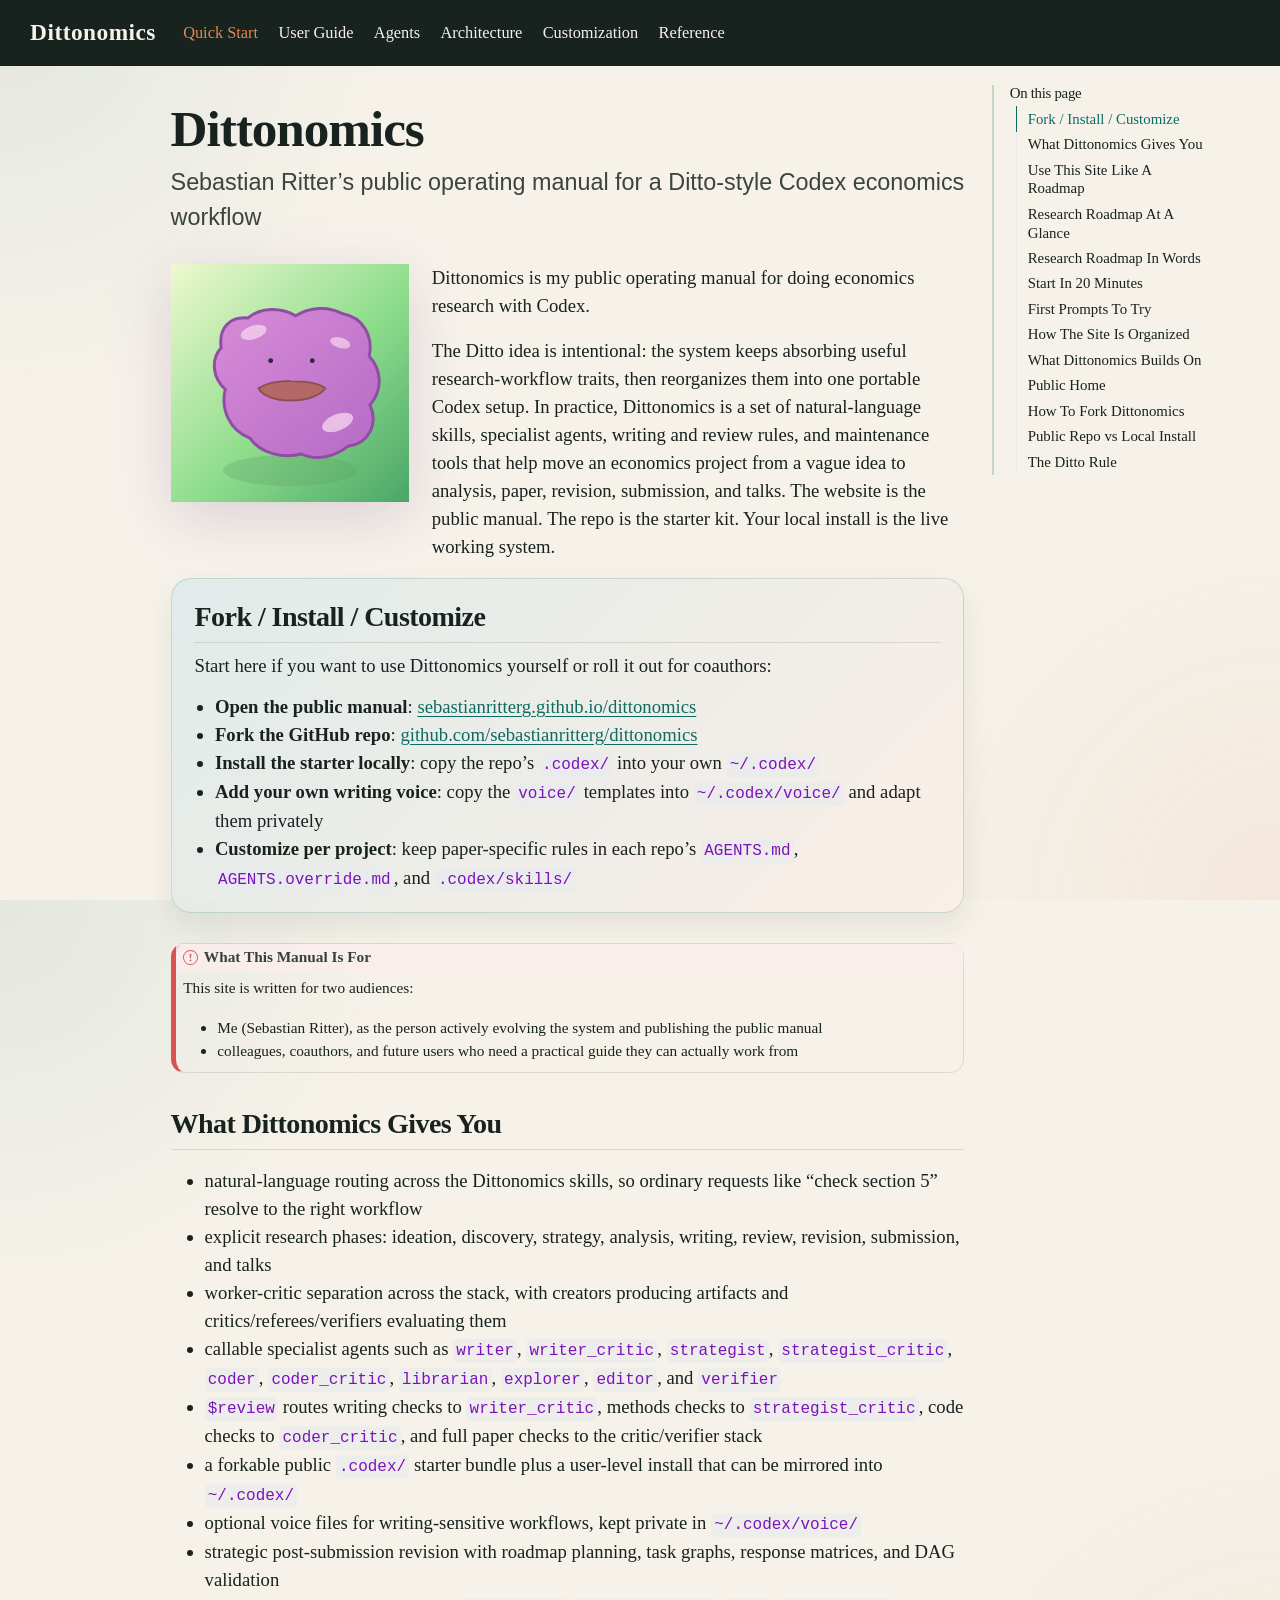
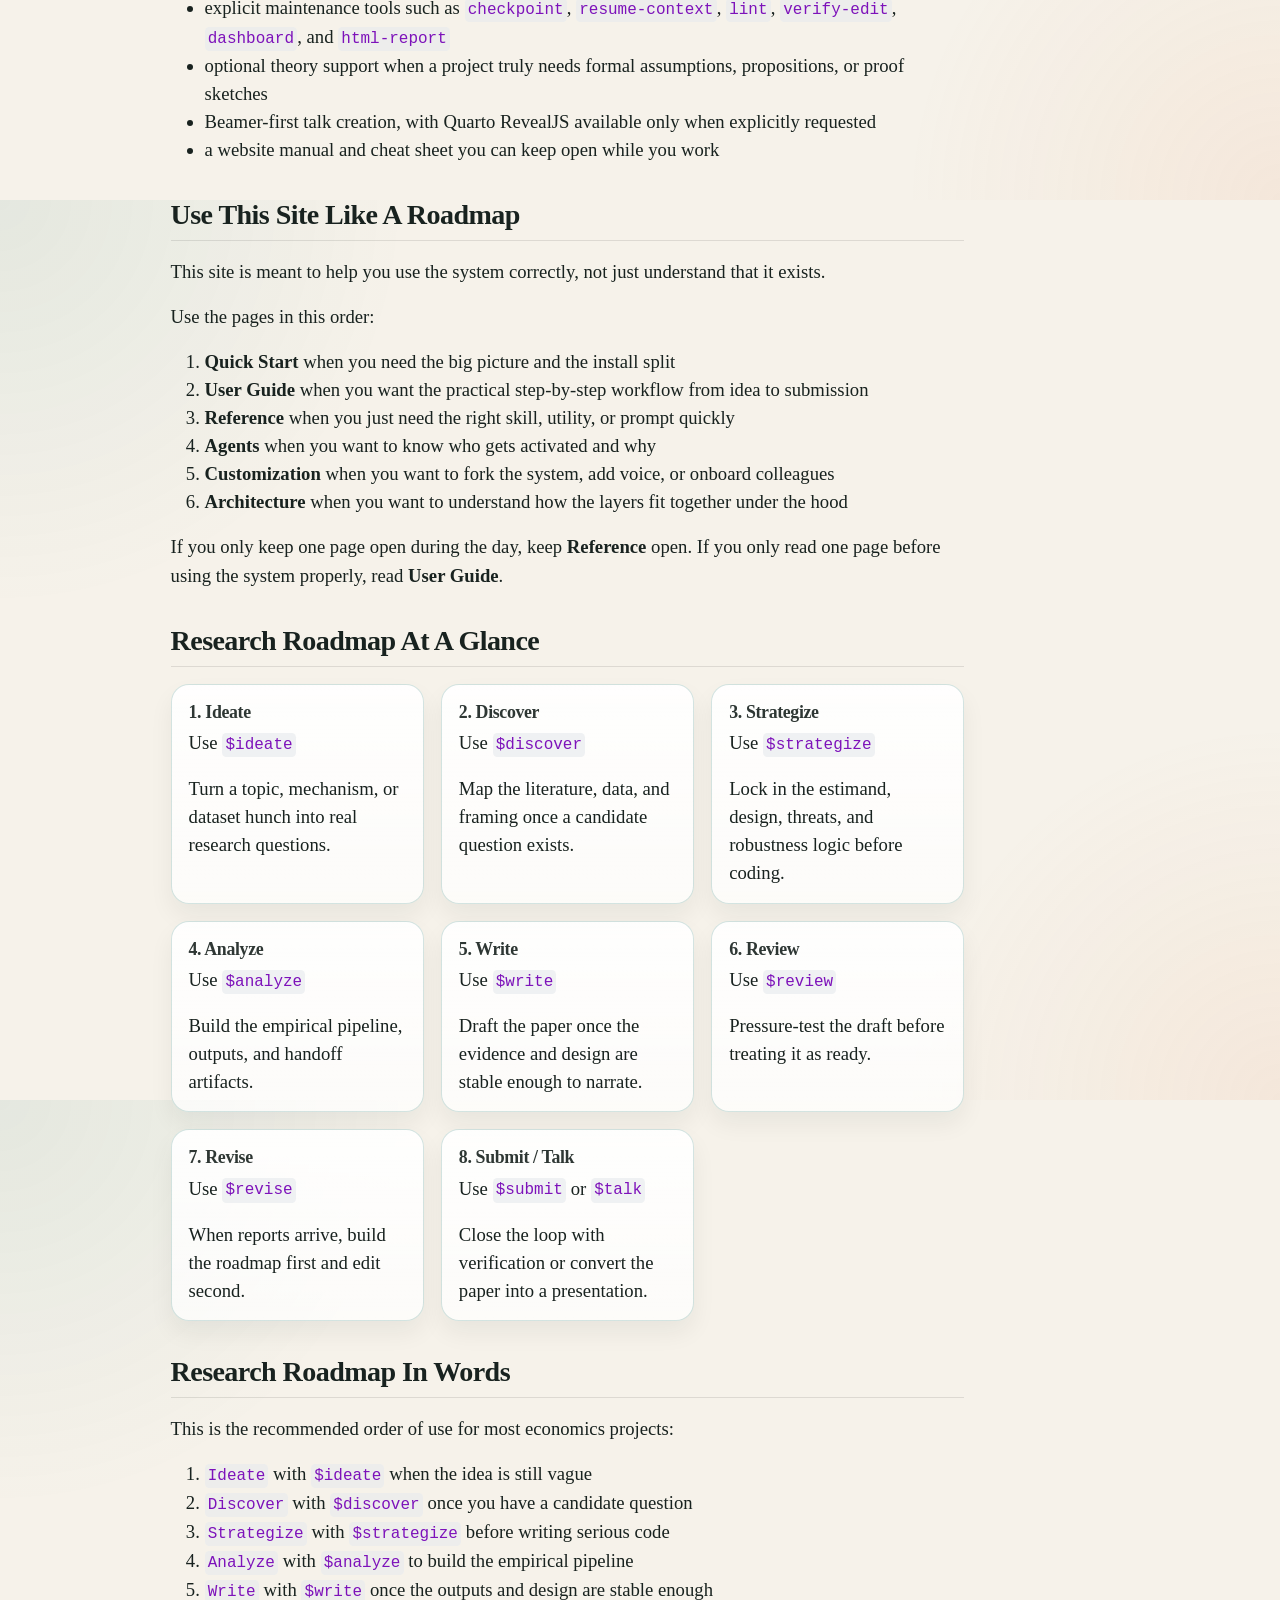
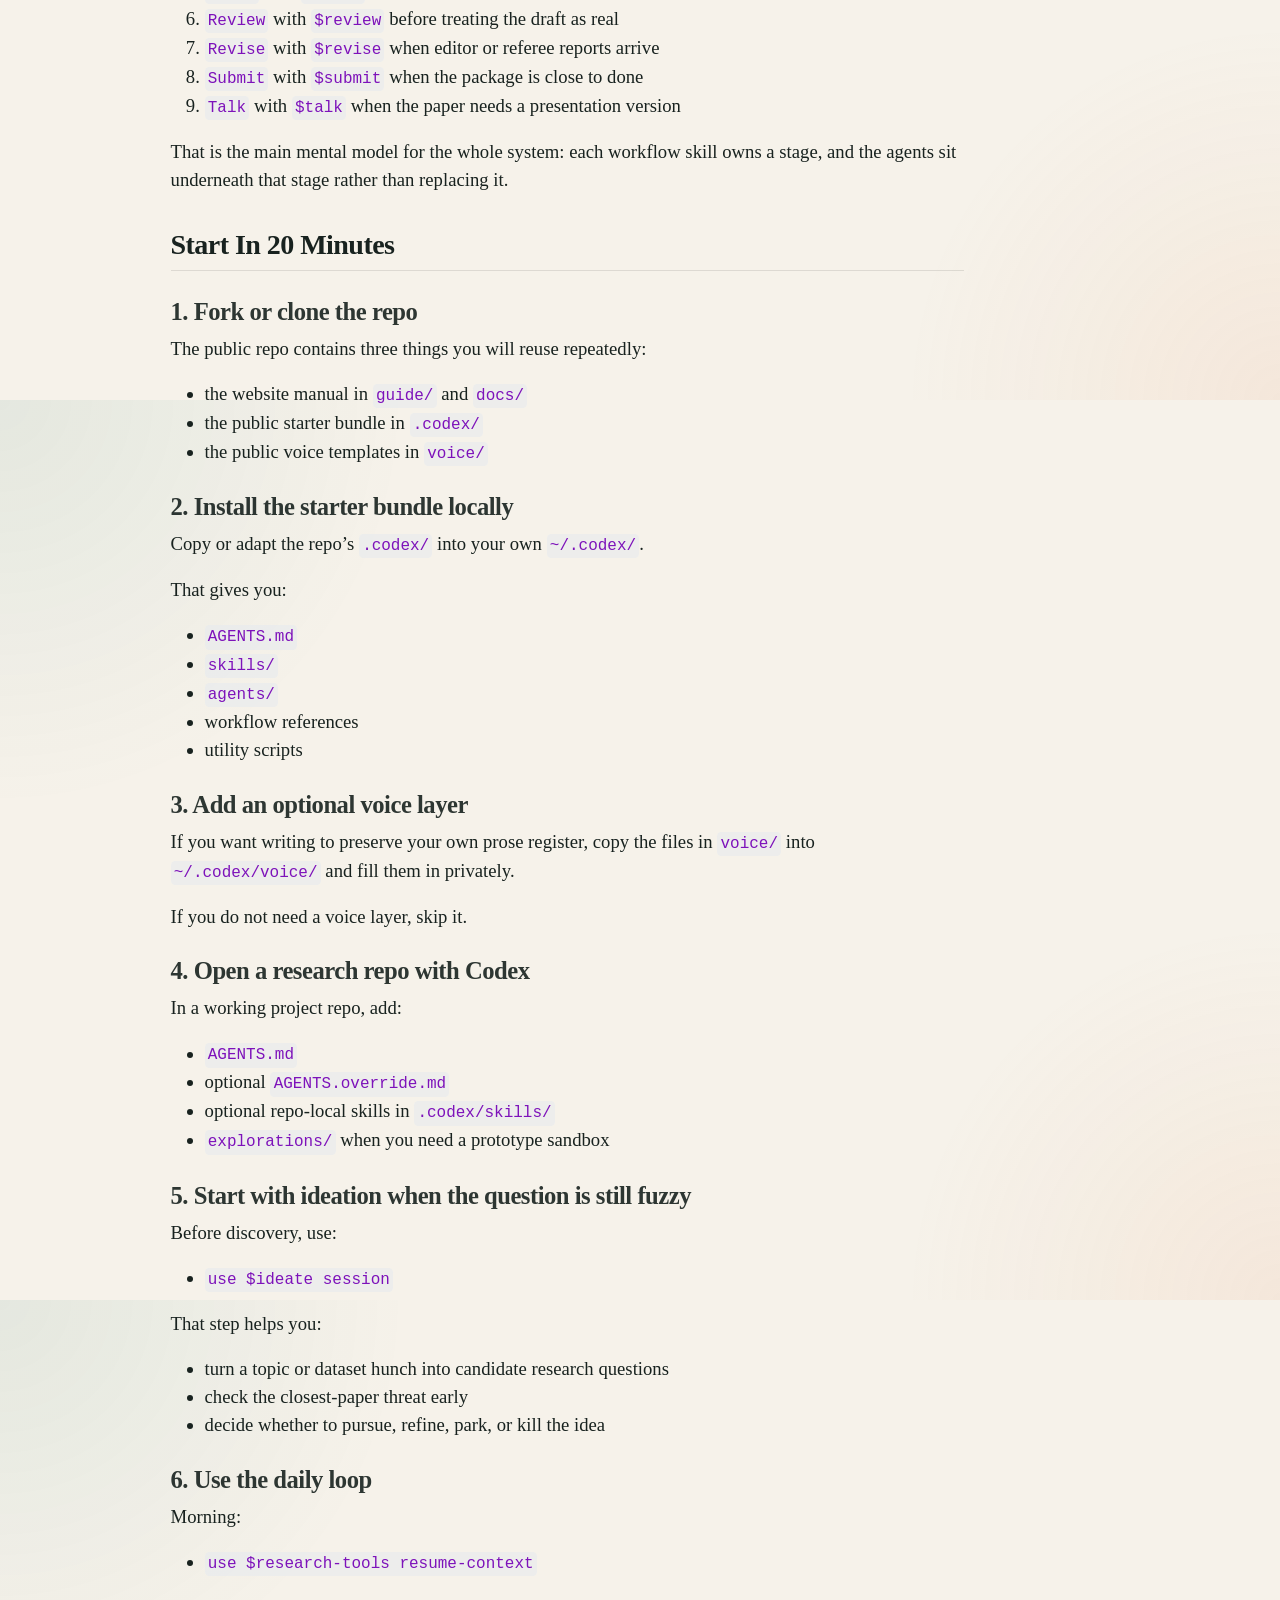
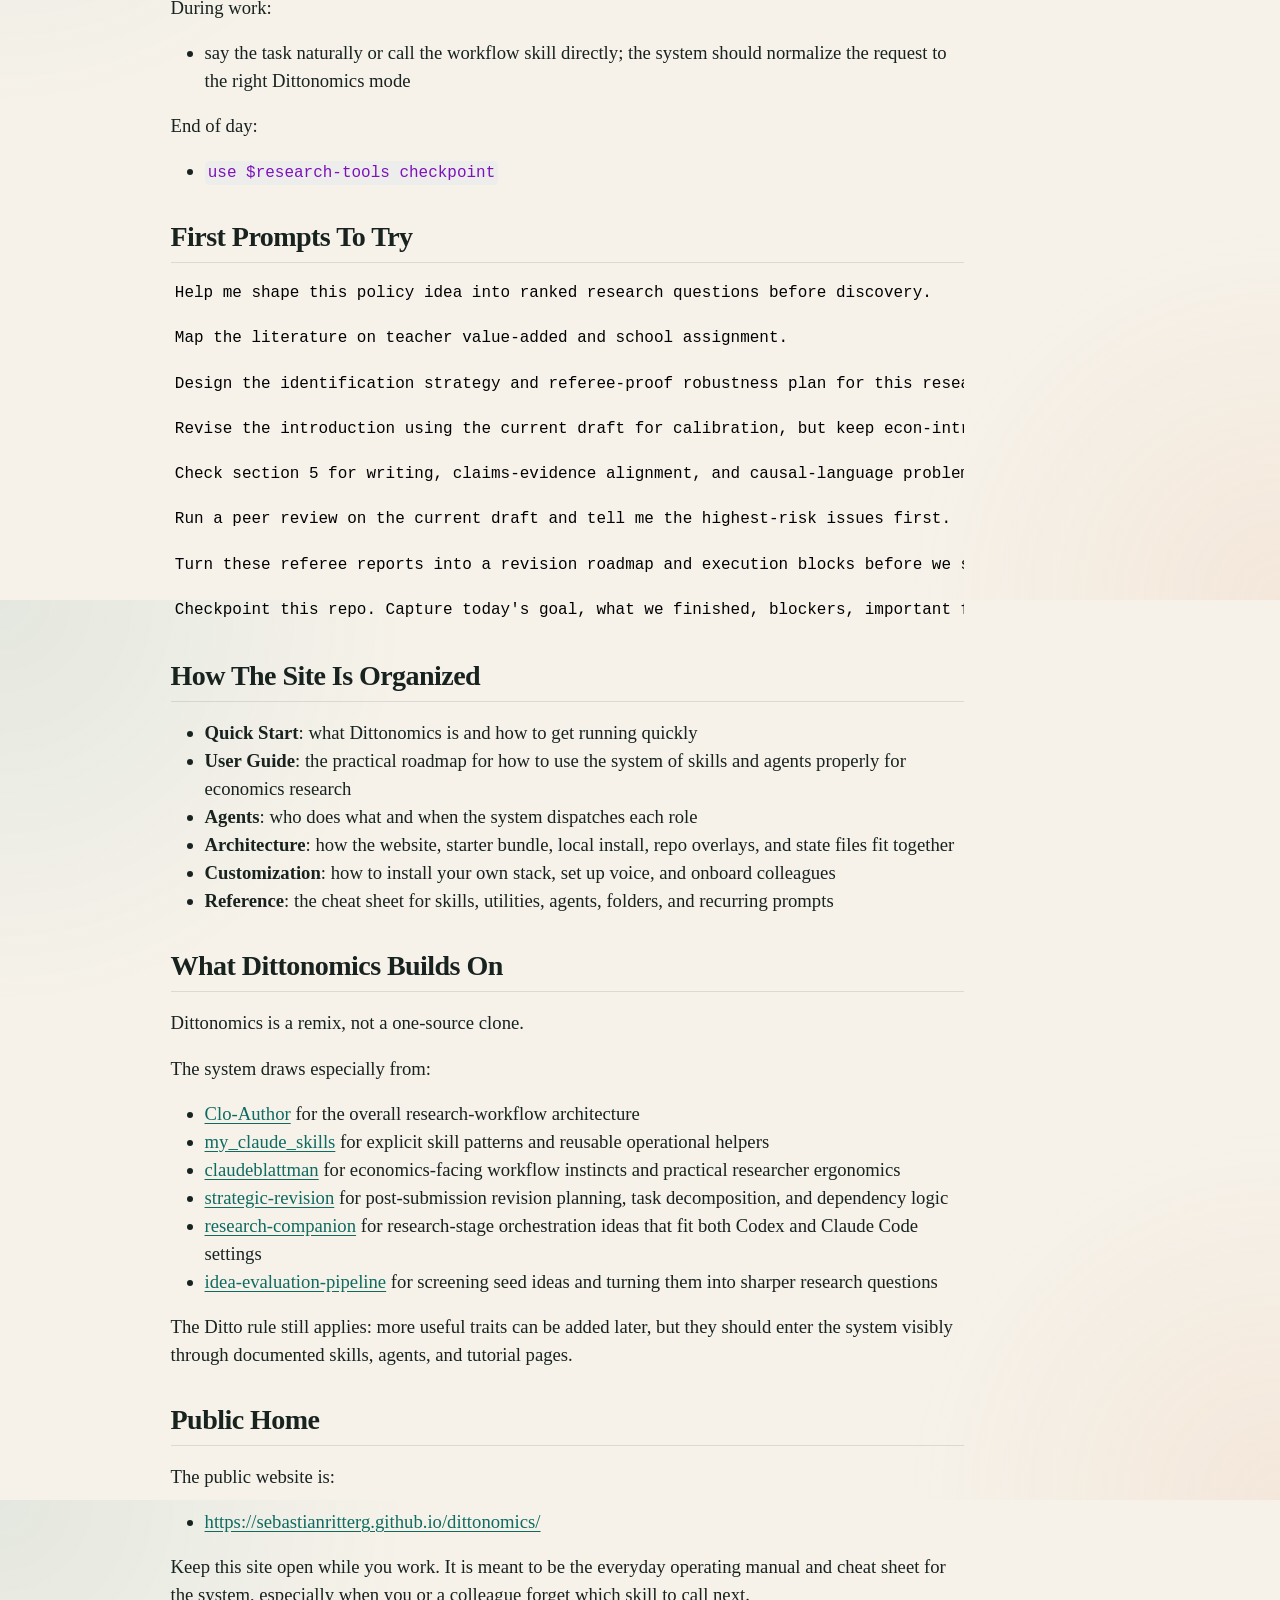
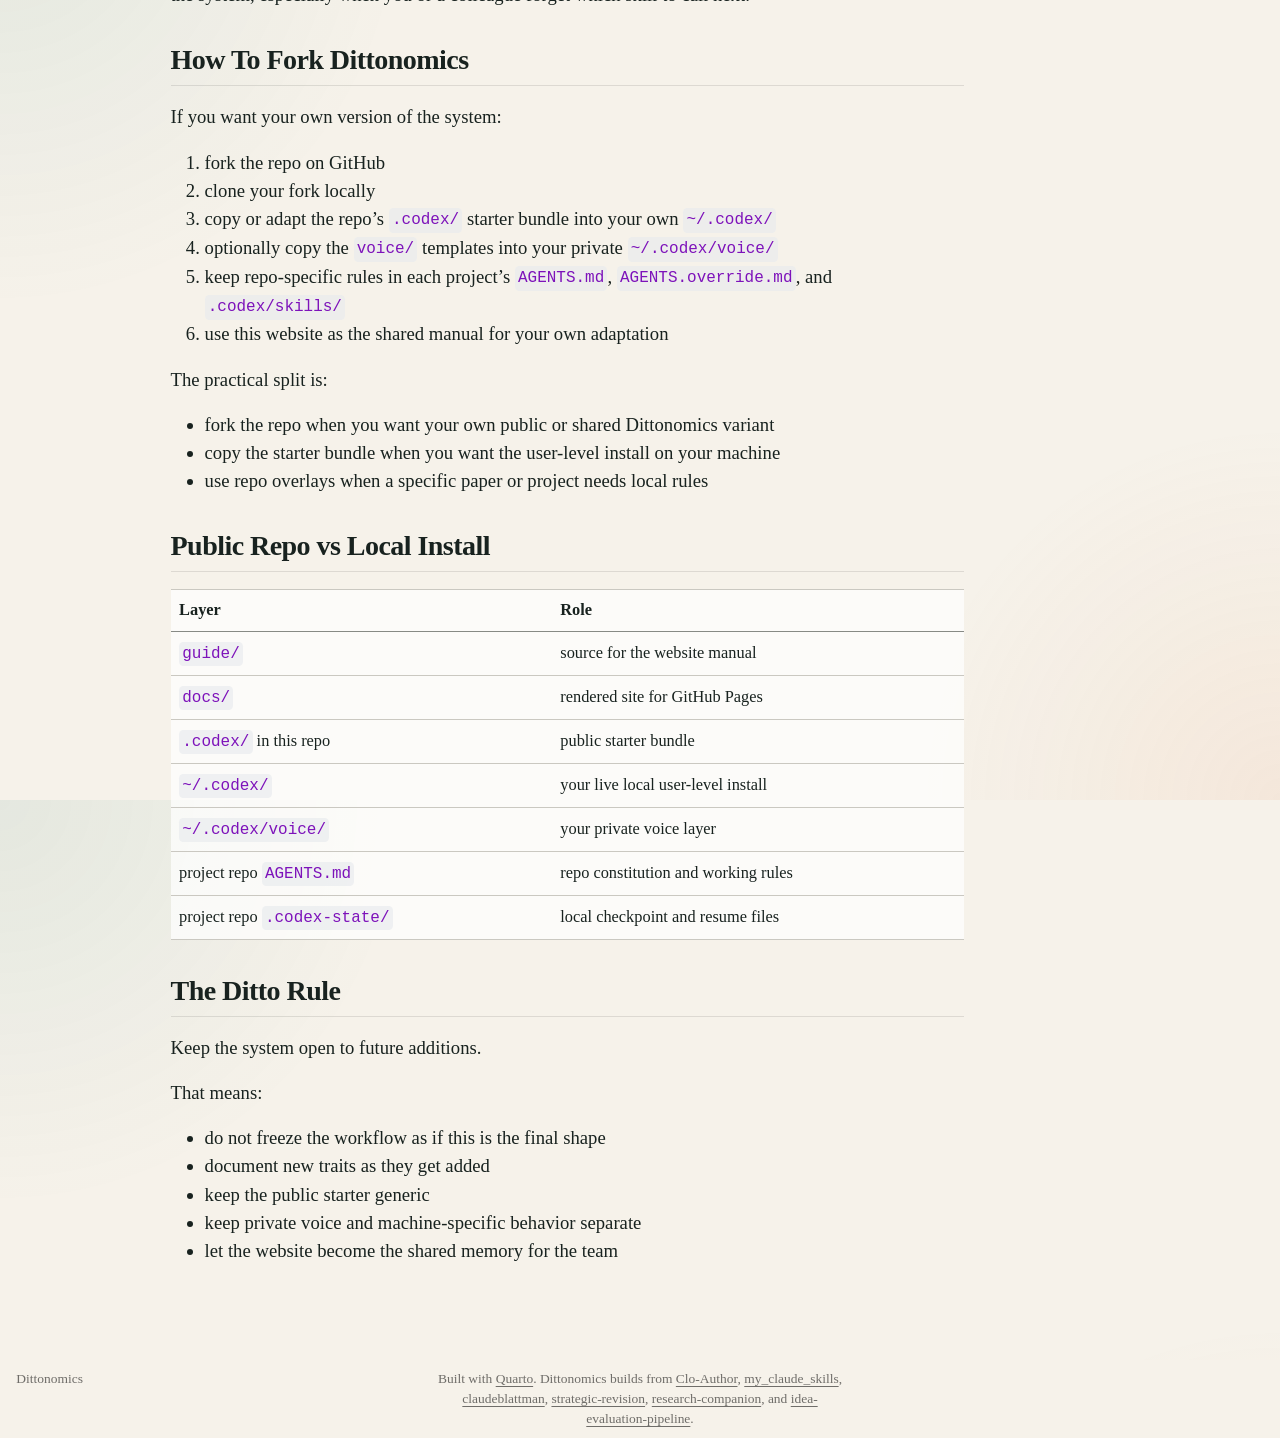
==== commit b82aada8: "chore: render docs" ====
--- a/docs/index.html
+++ b/docs/index.html
@@ -2,7 +2,7 @@
 <html xmlns="http://www.w3.org/1999/xhtml" lang="en" xml:lang="en"><head>
 
 <meta charset="utf-8">
-<meta name="generator" content="quarto-1.9.38">
+<meta name="generator" content="quarto-1.11.9">
 
 <meta name="viewport" content="width=device-width, initial-scale=1.0, user-scalable=yes">
 
@@ -12,10 +12,13 @@
 /* Default styles provided by pandoc.
 ** See https://pandoc.org/MANUAL.html#variables-for-html for config info.
 */
-code{white-space: pre-wrap;}
 span.smallcaps{font-variant: small-caps;}
-div.columns{display: flex; gap: min(4vw, 1.5em);}
-div.column{flex: auto; overflow-x: auto;}
+div.columns{display: flex; gap: 1.5em;}
+div.column{flex: auto;}
+@media screen {
+div.columns{gap: min(4vw, 1.5em);}
+div.column{overflow-x: auto;}
+}
 div.hanging-indent{margin-left: 1.5em; text-indent: -1.5em;}
 ul.task-list{list-style: none;}
 ul.task-list li input[type="checkbox"] {
@@ -35,14 +38,15 @@
 <meta name="quarto:offset" content="./">
 <script src="site_libs/quarto-html/quarto.js" type="module"></script>
 <script src="site_libs/quarto-html/tabsets/tabsets.js" type="module"></script>
+<script src="site_libs/quarto-html/scrollable-regions/scrollable-regions.js" type="module"></script>
 <script src="site_libs/quarto-html/popper.min.js"></script>
 <script src="site_libs/quarto-html/tippy.umd.min.js"></script>
 <script src="site_libs/quarto-html/anchor.min.js"></script>
 <link href="site_libs/quarto-html/tippy.css" rel="stylesheet">
-<link href="site_libs/quarto-html/quarto-syntax-highlighting-15634bcf2e68342d4ad2dfa704d543f6.css" rel="stylesheet" id="quarto-text-highlighting-styles">
+<link href="site_libs/quarto-html/quarto-syntax-highlighting-63b5708e65d6cd79cd7618c58d0c21e7.css" rel="stylesheet" id="quarto-text-highlighting-styles">
 <script src="site_libs/bootstrap/bootstrap.min.js"></script>
 <link href="site_libs/bootstrap/bootstrap-icons.css" rel="stylesheet">
-<link href="site_libs/bootstrap/bootstrap-f2544b522ae4f90207191d434467a2a9.min.css" rel="stylesheet" append-hash="true" id="quarto-bootstrap" data-mode="light">
+<link href="site_libs/bootstrap/bootstrap-4bbdd858c8d67ccd57ea372729b4f5b0.min.css" rel="stylesheet" append-hash="true" id="quarto-bootstrap" data-mode="light">
 <script id="quarto-search-options" type="application/json">{
   "location": "navbar",
   "copy-button": false,
@@ -75,19 +79,18 @@
 
 </head>
 
-<body class="nav-fixed quarto-light">
+<body class="nav-fixed quarto-light"><a id="quarto-skip-link" class="visually-hidden-focusable" href="#quarto-document-content">Skip to main content</a>
 
 <div id="quarto-search-results"></div>
   <header id="quarto-header" class="headroom fixed-top">
-    <nav class="navbar navbar-expand-lg " data-bs-theme="dark">
+    <nav class="navbar navbar-expand-lg " data-bs-theme="dark" aria-label="Site">
       <div class="navbar-container container-fluid">
       <div class="navbar-brand-container mx-auto">
     <a class="navbar-brand" href="./index.html">
     <span class="navbar-title">Dittonomics</span>
     </a>
   </div>
-            <div id="quarto-search" class="" title="Search"></div>
-          <button class="navbar-toggler" type="button" data-bs-toggle="collapse" data-bs-target="#navbarCollapse" aria-controls="navbarCollapse" role="menu" aria-expanded="false" aria-label="Toggle navigation" onclick="if (window.quartoToggleHeadroom) { window.quartoToggleHeadroom(); }">
+          <button class="navbar-toggler" type="button" data-bs-toggle="collapse" data-bs-target="#navbarCollapse" aria-controls="navbarCollapse" aria-expanded="false" aria-label="Toggle navigation" onclick="if (window.quartoToggleHeadroom) { window.quartoToggleHeadroom(); }">
   <span class="navbar-toggler-icon"></span>
 </button>
           <div class="collapse navbar-collapse" id="navbarCollapse">
@@ -127,6 +130,7 @@
           </div> <!-- /navcollapse -->
             <div class="quarto-navbar-tools">
 </div>
+            <div id="quarto-search" class="" title="Search"></div>
       </div> <!-- /container-fluid -->
     </nav>
 </header>
@@ -135,7 +139,7 @@
 <!-- sidebar -->
 <!-- margin-sidebar -->
     <div id="quarto-margin-sidebar" class="sidebar margin-sidebar">
-        <nav id="TOC" role="doc-toc" class="toc-active">
+        <nav id="TOC" role="doc-toc" aria-labelledby="toc-title" class="toc-active">
     <h2 id="toc-title">On this page</h2>
    
   <ul>
@@ -164,7 +168,7 @@
 </nav>
     </div>
 <!-- main -->
-<main class="content" id="quarto-document-content">
+<main class="content" id="quarto-document-content" tabindex="-1">
 
 <header id="title-block-header" class="quarto-title-block default">
 <div class="quarto-title">
@@ -578,7 +582,8 @@
           return filterRegex.test(href) || localhostRegex.test(href) || mailtoRegex.test(href);
       }
       // Inspect non-navigation links and adorn them if external
-     var links = window.document.querySelectorAll('a[href]:not(.nav-link):not(.navbar-brand):not(.toc-action):not(.sidebar-link):not(.sidebar-item-toggle):not(.pagination-link):not(.no-external):not([aria-hidden]):not(.dropdown-item):not(.quarto-navigation-tool):not(.about-link)');
+      window.quartoDecorateExternalLinks = function (root) {
+     var links = (root || window.document).querySelectorAll('a[href]:not(.nav-link):not(.navbar-brand):not(.toc-action):not(.sidebar-link):not(.sidebar-item-toggle):not(.pagination-link):not(.no-external):not([aria-hidden]):not(.dropdown-item):not(.quarto-navigation-tool):not(.about-link)');
       for (var i=0; i<links.length; i++) {
         const link = links[i];
         if (!isInternal(link.href)) {
@@ -587,8 +592,69 @@
           if (link.dataset.originalHref !== undefined) {
             link.href = link.dataset.originalHref;
           }
-        }
-      }
+          if (!link.classList.contains('no-external-icon')) {
+          }
+        }
+      }
+      };
+      window.quartoDecorateExternalLinks(window.document);
+    // Esc closes the popup (WCAG 1.4.13) and focus leaving both trigger and
+    // popup closes it (WCAG 2.4.11); tippy handles neither for interactive popups.
+    const hideOnEscAndFocusOut = {
+      name: 'hideOnEscAndFocusOut',
+      defaultValue: true,
+      fn(instance) {
+        const dismiss = () => {
+          // A show scheduled by the trigger delay would otherwise reopen it
+          instance.clearDelayTimeouts();
+          instance.hide();
+        };
+        const onKeyDown = (event) => {
+          if (event.key !== 'Escape') {
+            return;
+          }
+          // Keep Esc from also reaching page handlers (e.g. reveal.js overview),
+          // except an open reveal.js slide menu, which Esc should close too.
+          // The menu handles keys only when its keyboard option is on.
+          const menuHandlesEsc = window.Reveal?.getPlugin?.('menu')?.isOpen() &&
+            window.Reveal.getConfig().menu?.keyboard !== false;
+          if (!menuHandlesEsc) {
+            event.stopPropagation();
+          }
+          if (instance.popper.contains(window.document.activeElement)) {
+            // Disabled while refocusing so the focus trigger does not reopen it
+            instance.disable();
+            instance.reference.focus();
+            instance.enable();
+          }
+          dismiss();
+        };
+        const onFocusOut = (event) => {
+          const target = event.relatedTarget;
+          if (target && !instance.reference.contains(target) &&
+              !instance.popper.contains(target)) {
+            dismiss();
+          }
+        };
+        // On the trigger too: a click trigger (code-annotations: select) has no
+        // blur handling. Attached for the instance's lifetime so leaving the
+        // trigger also cancels a show still pending on the trigger delay.
+        instance.reference.addEventListener('focusout', onFocusOut);
+        return {
+          onShow() {
+            window.document.addEventListener('keydown', onKeyDown, true);
+            instance.popper.addEventListener('focusout', onFocusOut);
+          },
+          onHide() {
+            window.document.removeEventListener('keydown', onKeyDown, true);
+            instance.popper.removeEventListener('focusout', onFocusOut);
+          },
+          onDestroy() {
+            instance.reference.removeEventListener('focusout', onFocusOut);
+          },
+        };
+      },
+    };
     function tippyHover(el, contentFn, onTriggerFn, onUntriggerFn) {
       const config = {
         allowHTML: true,
@@ -602,6 +668,7 @@
         interactiveBorder: 10,
         theme: 'quarto',
         placement: 'bottom-start',
+        plugins: [hideOnEscAndFocusOut],
       };
       if (contentFn) {
         config.content = contentFn;
@@ -764,44 +831,54 @@
           const lineIds = lines.map((line) => {
             return targetCell + "-" + line;
           })
-          let top = null;
-          let height = null;
-          let parent = null;
+          // Each band is positioned against its own containing block, which is
+          // not the offsetParent of the lines, so place it from client rects.
+          const placeBand = (band, firstEl, lastEl, codeBlock) => {
+            const container = band.offsetParent;
+            if (container === null) {
+              return;
+            }
+            const containerRect = container.getBoundingClientRect();
+            // Reveal.js scales slides with a transform, so convert client
+            // pixels back to the CSS pixels of the container.
+            const scale = containerRect.height / container.offsetHeight || 1;
+            const firstRect = firstEl.getBoundingClientRect();
+            const lastRect = lastEl.getBoundingClientRect();
+            const top = (firstRect.top - containerRect.top) / scale - container.clientTop + container.scrollTop;
+            const height = (lastRect.bottom - firstRect.top) / scale;
+            band.style.top = top - 2 + "px";
+            band.style.height = height + 4 + "px";
+            if (codeBlock) {
+              // Without the copy button wrapper, the containing block is wider
+              // than the code block, so span the code block explicitly.
+              const blockRect = codeBlock.getBoundingClientRect();
+              band.style.left = (blockRect.left - containerRect.left) / scale - container.clientLeft + container.scrollLeft + "px";
+              band.style.width = blockRect.width / scale + "px";
+            }
+          };
           if (lineIds.length > 0) {
-              //compute the position of the single el (top and bottom and make a div)
-              const el = window.document.getElementById(lineIds[0]);
-              top = el.offsetTop;
-              height = el.offsetHeight;
-              parent = el.parentElement.parentElement;
-            if (lineIds.length > 1) {
-              const lastEl = window.document.getElementById(lineIds[lineIds.length - 1]);
-              const bottom = lastEl.offsetTop + lastEl.offsetHeight;
-              height = bottom - top;
+            const el = window.document.getElementById(lineIds[0]);
+            const lastEl = window.document.getElementById(lineIds[lineIds.length - 1]);
+            const parent = el.parentElement.parentElement;
+            // cook up a div (if necessary) and position it
+            let div = window.document.getElementById("code-annotation-line-highlight");
+            if (div === null) {
+              div = window.document.createElement("div");
+              div.setAttribute("id", "code-annotation-line-highlight");
+              div.style.position = 'absolute';
+              parent.appendChild(div);
             }
-            if (top !== null && height !== null && parent !== null) {
-              // cook up a div (if necessary) and position it 
-              let div = window.document.getElementById("code-annotation-line-highlight");
-              if (div === null) {
-                div = window.document.createElement("div");
-                div.setAttribute("id", "code-annotation-line-highlight");
-                div.style.position = 'absolute';
-                parent.appendChild(div);
-              }
-              div.style.top = top - 2 + "px";
-              div.style.height = height + 4 + "px";
-              div.style.left = 0;
-              let gutterDiv = window.document.getElementById("code-annotation-line-highlight-gutter");
-              if (gutterDiv === null) {
-                gutterDiv = window.document.createElement("div");
-                gutterDiv.setAttribute("id", "code-annotation-line-highlight-gutter");
-                gutterDiv.style.position = 'absolute';
-                const codeCell = window.document.getElementById(targetCell);
-                const gutter = codeCell.querySelector('.code-annotation-gutter');
-                gutter.appendChild(gutterDiv);
-              }
-              gutterDiv.style.top = top - 2 + "px";
-              gutterDiv.style.height = height + 4 + "px";
+            placeBand(div, el, lastEl, parent.closest("div.sourceCode") || parent);
+            let gutterDiv = window.document.getElementById("code-annotation-line-highlight-gutter");
+            if (gutterDiv === null) {
+              gutterDiv = window.document.createElement("div");
+              gutterDiv.setAttribute("id", "code-annotation-line-highlight-gutter");
+              gutterDiv.style.position = 'absolute';
+              const codeCell = window.document.getElementById(targetCell);
+              const gutter = codeCell.querySelector('.code-annotation-gutter');
+              gutter.appendChild(gutterDiv);
             }
+            placeBand(gutterDiv, el, lastEl);
             selectedAnnoteEl = annoteEl;
           }
         };
@@ -900,6 +977,9 @@
     }
   });
   </script>
+  <script type="application/javascript">
+  window.quartoScrollableRegionsLabels = {"code":"Scrollable code","output":"Scrollable output"};
+  </script>
 </div> <!-- /content -->
 <footer class="footer">
   <div class="nav-footer">
--- a/docs/site_libs/quarto-html/quarto-syntax-highlighting-63b5708e65d6cd79cd7618c58d0c21e7.css
+++ b/docs/site_libs/quarto-html/quarto-syntax-highlighting-63b5708e65d6cd79cd7618c58d0c21e7.css
@@ -0,0 +1,236 @@
+/* quarto syntax highlight colors */
+:root {
+  --quarto-hl-ot-color: #003B4F;
+  --quarto-hl-at-color: #657422;
+  --quarto-hl-ss-color: #20794D;
+  --quarto-hl-an-color: #5E5E5E;
+  --quarto-hl-fu-color: #4758AB;
+  --quarto-hl-st-color: #20794D;
+  --quarto-hl-cf-color: #003B4F;
+  --quarto-hl-op-color: #5E5E5E;
+  --quarto-hl-er-color: #AD0000;
+  --quarto-hl-bn-color: #AD0000;
+  --quarto-hl-al-color: #AD0000;
+  --quarto-hl-va-color: #111111;
+  --quarto-hl-bu-color: inherit;
+  --quarto-hl-ex-color: inherit;
+  --quarto-hl-pp-color: #AD0000;
+  --quarto-hl-in-color: #5E5E5E;
+  --quarto-hl-vs-color: #20794D;
+  --quarto-hl-wa-color: #5E5E5E;
+  --quarto-hl-do-color: #5E5E5E;
+  --quarto-hl-im-color: #00769E;
+  --quarto-hl-ch-color: #20794D;
+  --quarto-hl-dt-color: #AD0000;
+  --quarto-hl-fl-color: #AD0000;
+  --quarto-hl-co-color: #5E5E5E;
+  --quarto-hl-cv-color: #5E5E5E;
+  --quarto-hl-cn-color: #8f5902;
+  --quarto-hl-sc-color: #5E5E5E;
+  --quarto-hl-dv-color: #AD0000;
+  --quarto-hl-kw-color: #003B4F;
+}
+
+/* other quarto variables */
+:root {
+  --quarto-font-monospace: SFMono-Regular, Menlo, Monaco, Consolas, "Liberation Mono", "Courier New", monospace;
+}
+
+/* syntax highlight based on Pandoc's rules */
+pre > code.sourceCode > span {
+  color: #003B4F;
+}
+
+code.sourceCode > span {
+  color: #003B4F;
+}
+
+div.sourceCode,
+div.sourceCode pre.sourceCode {
+  color: #003B4F;
+}
+
+/* Normal */
+code span {
+  color: #003B4F;
+}
+
+/* Alert */
+code span.al {
+  color: #AD0000;
+  font-style: inherit;
+}
+
+/* Annotation */
+code span.an {
+  color: #5E5E5E;
+  font-style: inherit;
+}
+
+/* Attribute */
+code span.at {
+  color: #657422;
+  font-style: inherit;
+}
+
+/* BaseN */
+code span.bn {
+  color: #AD0000;
+  font-style: inherit;
+}
+
+/* BuiltIn */
+code span.bu {
+  font-style: inherit;
+}
+
+/* ControlFlow */
+code span.cf {
+  color: #003B4F;
+  font-weight: bold;
+  font-style: inherit;
+}
+
+/* Char */
+code span.ch {
+  color: #20794D;
+  font-style: inherit;
+}
+
+/* Constant */
+code span.cn {
+  color: #8f5902;
+  font-style: inherit;
+}
+
+/* Comment */
+code span.co {
+  color: #5E5E5E;
+  font-style: inherit;
+}
+
+/* CommentVar */
+code span.cv {
+  color: #5E5E5E;
+  font-style: italic;
+}
+
+/* Documentation */
+code span.do {
+  color: #5E5E5E;
+  font-style: italic;
+}
+
+/* DataType */
+code span.dt {
+  color: #AD0000;
+  font-style: inherit;
+}
+
+/* DecVal */
+code span.dv {
+  color: #AD0000;
+  font-style: inherit;
+}
+
+/* Error */
+code span.er {
+  color: #AD0000;
+  font-style: inherit;
+}
+
+/* Extension */
+code span.ex {
+  font-style: inherit;
+}
+
+/* Float */
+code span.fl {
+  color: #AD0000;
+  font-style: inherit;
+}
+
+/* Function */
+code span.fu {
+  color: #4758AB;
+  font-style: inherit;
+}
+
+/* Import */
+code span.im {
+  color: #00769E;
+  font-style: inherit;
+}
+
+/* Information */
+code span.in {
+  color: #5E5E5E;
+  font-style: inherit;
+}
+
+/* Keyword */
+code span.kw {
+  color: #003B4F;
+  font-weight: bold;
+  font-style: inherit;
+}
+
+/* Operator */
+code span.op {
+  color: #5E5E5E;
+  font-style: inherit;
+}
+
+/* Other */
+code span.ot {
+  color: #003B4F;
+  font-style: inherit;
+}
+
+/* Preprocessor */
+code span.pp {
+  color: #AD0000;
+  font-style: inherit;
+}
+
+/* SpecialChar */
+code span.sc {
+  color: #5E5E5E;
+  font-style: inherit;
+}
+
+/* SpecialString */
+code span.ss {
+  color: #20794D;
+  font-style: inherit;
+}
+
+/* String */
+code span.st {
+  color: #20794D;
+  font-style: inherit;
+}
+
+/* Variable */
+code span.va {
+  color: #111111;
+  font-style: inherit;
+}
+
+/* VerbatimString */
+code span.vs {
+  color: #20794D;
+  font-style: inherit;
+}
+
+/* Warning */
+code span.wa {
+  color: #5E5E5E;
+  font-style: italic;
+}
+
+.prevent-inlining {
+  content: "</";
+}
+
+/*# sourceMappingURL=054cc16b9e9817627be6994582d2ffb5.css.map */
